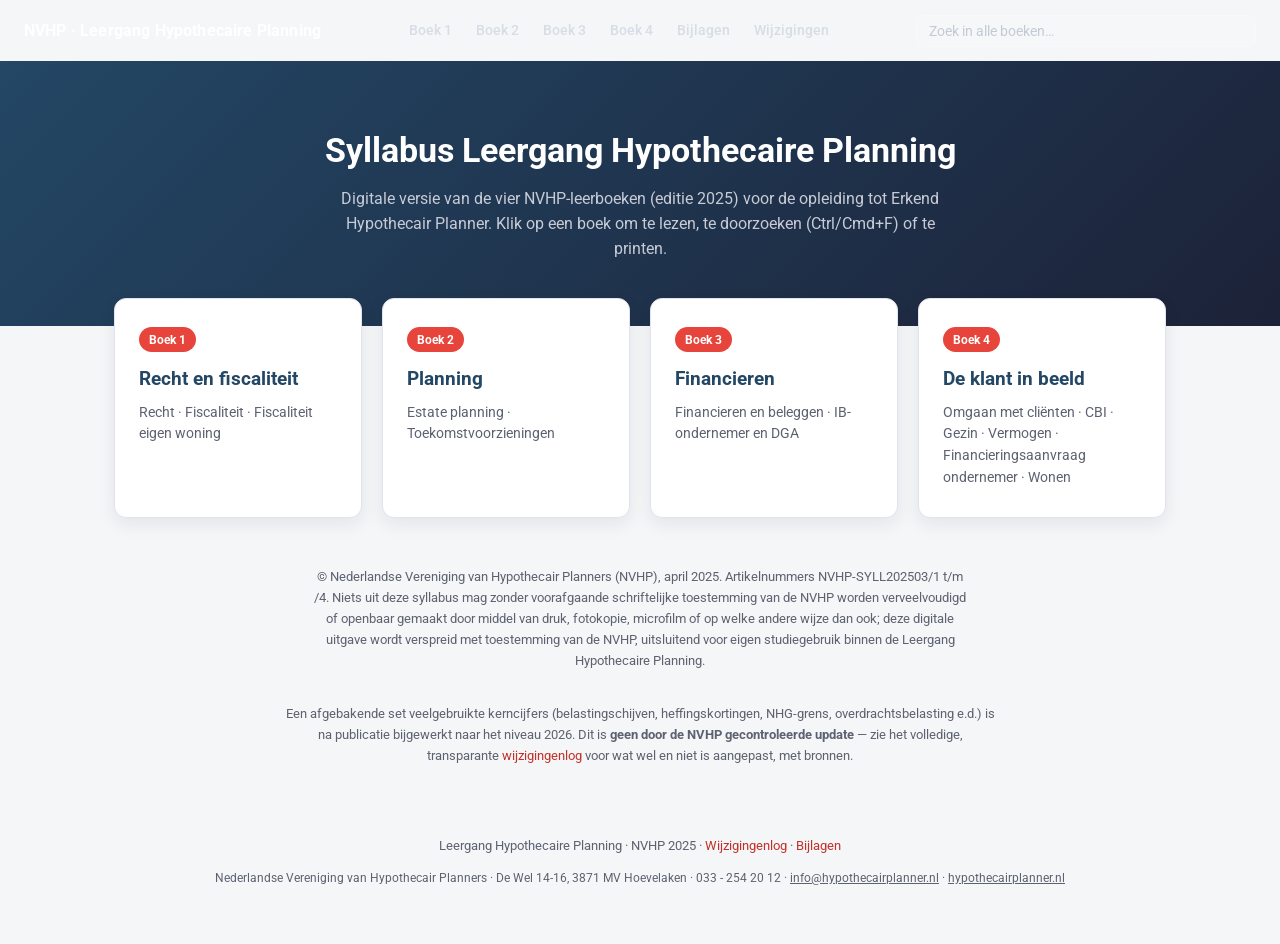
==== index.html @ c278ef9d "Voeg header-navigatie en zoeken door alle boeken toe - Gedeelde header op alle 7 pagina's uitgebreid" ====
<!doctype html>
<html lang="nl">
<head>
<meta charset="utf-8">
<meta name="viewport" content="width=device-width, initial-scale=1">
<title>Syllabus — Leergang Hypothecaire Planning (NVHP)</title>
<meta name="description" content="Digitale syllabus van de Leergang Hypothecaire Planning, NVHP 2025 — vier boeken, doorzoekbaar en printklaar.">
<link rel="stylesheet" href="style.css">
</head>
<body>
<header class="site-header no-print">
  <div class="header-inner">
    <a class="brand" href="index.html">NVHP · Leergang Hypothecaire Planning</a>
    <nav class="header-nav" aria-label="Boeken en pagina's">
      <a href="boek1.html">Boek 1</a>
      <a href="boek2.html">Boek 2</a>
      <a href="boek3.html">Boek 3</a>
      <a href="boek4.html">Boek 4</a>
      <a href="bijlagen.html">Bijlagen</a>
      <a href="wijzigingen.html">Wijzigingen</a>
    </nav>
    <div class="header-search">
      <input type="search" id="site-search" placeholder="Zoek in alle boeken…" autocomplete="off" aria-label="Zoek in alle boeken">
      <div id="search-results" class="search-results" hidden></div>
    </div>
  </div>
</header>

<section class="hero">
  <h1>Syllabus Leergang Hypothecaire Planning</h1>
  <p>Digitale versie van de vier NVHP-leerboeken (editie 2025) voor de opleiding tot Erkend Hypothecair Planner. Klik op een boek om te lezen, te doorzoeken (Ctrl/Cmd+F) of te printen.</p>
</section>

<div class="books-grid">
  <a class="book-card" href="boek1.html">
    <span class="num">Boek 1</span>
    <h2>Recht en fiscaliteit</h2>
    <p>Recht · Fiscaliteit · Fiscaliteit eigen woning</p>
  </a>
  <a class="book-card" href="boek2.html">
    <span class="num">Boek 2</span>
    <h2>Planning</h2>
    <p>Estate planning · Toekomstvoorzieningen</p>
  </a>
  <a class="book-card" href="boek3.html">
    <span class="num">Boek 3</span>
    <h2>Financieren</h2>
    <p>Financieren en beleggen · IB-ondernemer en DGA</p>
  </a>
  <a class="book-card" href="boek4.html">
    <span class="num">Boek 4</span>
    <h2>De klant in beeld</h2>
    <p>Omgaan met cliënten · CBI · Gezin · Vermogen · Financieringsaanvraag ondernemer · Wonen</p>
  </a>
</div>

<p class="index-copyright">© Nederlandse Vereniging van Hypothecair Planners (NVHP), april 2025. Artikelnummers NVHP-SYLL202503/1 t/m /4. Niets uit deze syllabus mag zonder voorafgaande schriftelijke toestemming van de NVHP worden verveelvoudigd of openbaar gemaakt door middel van druk, fotokopie, microfilm of op welke andere wijze dan ook; deze digitale uitgave wordt verspreid met toestemming van de NVHP, uitsluitend voor eigen studiegebruik binnen de Leergang Hypothecaire Planning.</p>

<p class="index-copyright" style="max-width:760px;">Een afgebakende set veelgebruikte kerncijfers (belastingschijven, heffingskortingen, NHG-grens, overdrachtsbelasting e.d.) is na publicatie bijgewerkt naar het niveau 2026. Dit is <strong>geen door de NVHP gecontroleerde update</strong> — zie het volledige, transparante <a href="wijzigingen.html">wijzigingenlog</a> voor wat wel en niet is aangepast, met bronnen.</p>

<footer class="index-footer no-print">
  <p>Leergang Hypothecaire Planning · NVHP 2025 · <a href="wijzigingen.html">Wijzigingenlog</a> · <a href="bijlagen.html">Bijlagen</a></p>
  <p class="footer-contact">Nederlandse Vereniging van Hypothecair Planners · De Wel 14-16, 3871 MV Hoevelaken · 033 - 254 20 12 · <a href="mailto:info@hypothecairplanner.nl">info@hypothecairplanner.nl</a> · <a href="https://www.hypothecairplanner.nl" target="_blank" rel="noopener">hypothecairplanner.nl</a></p>
</footer>
<script src="search.js" defer></script>
</body>
</html>
---- style.css ----
/* NVHP Syllabus — huisstijl overgenomen van hypothecairplanner.nl (navy #234765, rood #e7443b, Roboto) */
@import url('https://fonts.googleapis.com/css2?family=Roboto:wght@400;500;700;900&display=swap');

:root {
  --nvhp-navy: #234765;
  --nvhp-navy-light: #2e5878;
  --nvhp-navy-dark: #1c3951;
  --nvhp-red: #e7443b;
  --nvhp-red-dark: #c23128;
  --nvhp-green: #22b962;
  --nvhp-orange: #ec9431;
  --nvhp-bg: #f5f6f8;
  --nvhp-paper: #ffffff;
  --nvhp-text: #1e2230;
  --nvhp-muted: #5d6270;
  --nvhp-border: #e1e4ea;
  --nvhp-font: 'Roboto', system-ui, -apple-system, 'Segoe UI', Arial, sans-serif;
}

* { box-sizing: border-box; }
html { scroll-behavior: smooth; }
body {
  margin: 0;
  font-family: var(--nvhp-font);
  background: var(--nvhp-bg);
  color: var(--nvhp-text);
  line-height: 1.55;
}

a { color: var(--nvhp-red-dark); text-decoration: none; }
a:hover { text-decoration: underline; }

/* ---------- header ---------- */
.site-header {
  background: var(--nvhp-navy);
  color: #fff;
  position: sticky;
  top: 0;
  z-index: 10;
  box-shadow: 0 1px 0 rgba(255,255,255,.06);
}
.header-inner {
  max-width: 1280px;
  margin: 0 auto;
  display: flex;
  flex-wrap: wrap;
  align-items: center;
  justify-content: space-between;
  padding: 14px 24px;
  gap: 10px 16px;
}
.brand {
  color: #fff;
  font-weight: 700;
  font-size: 1.02rem;
  letter-spacing: .01em;
  white-space: nowrap;
}
.brand:hover { text-decoration: none; opacity: .9; }

.header-nav {
  display: flex;
  flex-wrap: wrap;
  gap: 4px;
  order: 3;
  flex: 1 1 100%;
}
@media (min-width: 980px) {
  .header-nav { order: 2; flex: 0 1 auto; }
}
.header-nav a {
  color: #d7dde6;
  font-size: .85rem;
  font-weight: 500;
  padding: 6px 10px;
  border-radius: 6px;
  white-space: nowrap;
}
.header-nav a:hover { background: rgba(255,255,255,.1); color: #fff; text-decoration: none; }

.header-search {
  position: relative;
  order: 2;
  flex: 1 1 220px;
  max-width: 340px;
}
@media (min-width: 980px) {
  .header-search { order: 3; }
}
.header-search input[type="search"] {
  width: 100%;
  background: rgba(255,255,255,.12);
  border: 1px solid rgba(255,255,255,.22);
  color: #fff;
  border-radius: 7px;
  padding: 7px 12px;
  font-family: var(--nvhp-font);
  font-size: .86rem;
}
.header-search input[type="search"]::placeholder { color: #c3cad6; }
.header-search input[type="search"]:focus {
  outline: none;
  background: #fff;
  color: var(--nvhp-text);
  border-color: #fff;
}
.search-results {
  position: absolute;
  top: calc(100% + 6px);
  left: 0;
  right: 0;
  background: var(--nvhp-paper);
  color: var(--nvhp-text);
  border: 1px solid var(--nvhp-border);
  border-radius: 10px;
  box-shadow: 0 12px 28px rgba(20,24,39,.22);
  max-height: 70vh;
  overflow-y: auto;
  z-index: 50;
}
.search-results[hidden] { display: none; }
.sr-item {
  display: block;
  padding: 10px 14px;
  border-bottom: 1px solid var(--nvhp-border);
}
.sr-item:last-child { border-bottom: none; }
.sr-item:hover, .sr-item.is-active { background: var(--nvhp-bg); text-decoration: none; }
.sr-book { font-size: .72rem; font-weight: 700; color: var(--nvhp-red-dark); text-transform: uppercase; letter-spacing: .04em; }
.sr-title { color: var(--nvhp-navy); font-weight: 600; font-size: .92rem; margin: 2px 0 3px; }
.sr-snippet { color: var(--nvhp-muted); font-size: .8rem; line-height: 1.4; }
.sr-snippet mark { background: #fde3a1; color: inherit; border-radius: 2px; }
.sr-empty, .sr-loading { padding: 14px; color: var(--nvhp-muted); font-size: .85rem; text-align: center; }

.print-btn {
  order: 1;
  background: var(--nvhp-red);
  color: #fff;
  border: none;
  padding: 8px 16px;
  border-radius: 6px;
  font-family: var(--nvhp-font);
  font-weight: 600;
  font-size: .88rem;
  cursor: pointer;
}
.print-btn:hover { background: var(--nvhp-red-dark); }

/* ---------- layout ---------- */
.layout {
  max-width: 1280px;
  margin: 0 auto;
  display: grid;
  grid-template-columns: 300px 1fr;
  gap: 32px;
  align-items: start;
  padding: 24px;
}
@media (max-width: 860px) {
  .layout { grid-template-columns: 1fr; }
  .sidebar { order: 2; }
  .content { order: 1; }
}

.book-intro {
  max-width: 1280px;
  margin: 0 auto;
  padding: 24px 24px 0;
}

.sidebar {
  background: var(--nvhp-paper);
  border: 1px solid var(--nvhp-border);
  border-radius: 10px;
  padding: 20px;
  position: sticky;
  top: 80px;
  max-height: calc(100vh - 110px);
  overflow-y: auto;
}
.back-link {
  display: inline-block;
  margin-bottom: 14px;
  font-size: .85rem;
  font-weight: 600;
  color: var(--nvhp-navy);
}
.book-label {
  font-size: 1rem;
  color: var(--nvhp-navy);
  margin: 0 0 14px;
  border-bottom: 2px solid var(--nvhp-red);
  padding-bottom: 10px;
}
.toc ul { list-style: none; margin: 0; padding: 0; }
.toc li { margin: 2px 0; }
.toc a { color: var(--nvhp-text); font-size: .85rem; display: block; padding: 3px 6px; border-radius: 4px; }
.toc a:hover { background: var(--nvhp-bg); text-decoration: none; }
.toc-deel a { font-weight: 700; color: var(--nvhp-navy); margin-top: 10px; text-transform: uppercase; font-size: .78rem; letter-spacing: .03em; }
.toc-chap a { font-weight: 600; padding-left: 6px; }
.toc-sec a { padding-left: 20px; font-size: .82rem; }
.toc-sub a { padding-left: 34px; font-size: .78rem; color: var(--nvhp-muted); }

.content {
  background: var(--nvhp-paper);
  border: 1px solid var(--nvhp-border);
  border-radius: 10px;
  padding: 40px 56px;
  min-width: 0;
}
.book-title {
  color: var(--nvhp-navy);
  font-size: 1.9rem;
  margin: 0 0 4px;
}
.book-subtitle {
  color: var(--nvhp-muted);
  font-size: 1rem;
  margin: 0 0 18px;
}
.copyright-note {
  font-size: .78rem;
  color: var(--nvhp-muted);
  background: var(--nvhp-bg);
  border-left: 3px solid var(--nvhp-red);
  padding: 8px 14px;
  margin: 0 0 32px;
  border-radius: 0 6px 6px 0;
}

.content h2.deel {
  color: #fff;
  background: var(--nvhp-navy);
  padding: 14px 20px;
  border-radius: 8px;
  margin: 48px 0 24px;
  font-size: 1.15rem;
  letter-spacing: .02em;
}
.content h3.chapter {
  color: var(--nvhp-navy);
  border-bottom: 2px solid var(--nvhp-red);
  padding-bottom: 8px;
  margin: 40px 0 16px;
  font-size: 1.35rem;
}
.content h3:not(.chapter) {
  color: var(--nvhp-navy);
  margin: 30px 0 10px;
  font-size: 1.1rem;
}
.content h4 {
  color: var(--nvhp-red-dark);
  margin: 22px 0 8px;
  font-size: .98rem;
}
.content p {
  margin: 0 0 14px;
  font-size: .97rem;
  text-align: justify;
  hyphens: auto;
}

/* ---------- index / home ---------- */
.hero {
  background: linear-gradient(135deg, var(--nvhp-navy), #1c2238);
  color: #fff;
  padding: 64px 24px;
  text-align: center;
}
.hero h1 { font-size: 2.1rem; margin: 0 0 10px; }
.hero p { color: #c7cbd6; max-width: 640px; margin: 0 auto; font-size: 1rem; }

.books-grid {
  max-width: 1100px;
  margin: -28px auto 48px;
  padding: 0 24px;
  display: grid;
  grid-template-columns: repeat(auto-fit, minmax(240px, 1fr));
  gap: 20px;
}
.book-card {
  background: var(--nvhp-paper);
  border: 1px solid var(--nvhp-border);
  border-radius: 12px;
  padding: 28px 24px;
  box-shadow: 0 6px 18px rgba(20,24,39,.08);
  display: block;
  color: var(--nvhp-text);
}
.book-card:hover { text-decoration: none; box-shadow: 0 10px 24px rgba(20,24,39,.14); transform: translateY(-2px); transition: all .15s; }
.book-card .num {
  display: inline-block;
  background: var(--nvhp-red);
  color: #fff;
  font-weight: 700;
  font-size: .78rem;
  padding: 3px 10px;
  border-radius: 20px;
  margin-bottom: 12px;
}
.book-card h2 { color: var(--nvhp-navy); font-size: 1.2rem; margin: 0 0 8px; }
.book-card p { color: var(--nvhp-muted); font-size: .88rem; margin: 0; }

.index-footer {
  text-align: center;
  color: var(--nvhp-muted);
  font-size: .82rem;
  padding: 24px;
}
.index-copyright {
  max-width: 700px;
  margin: 0 auto 32px;
  padding: 0 24px;
  text-align: center;
  color: var(--nvhp-muted);
  font-size: .82rem;
  line-height: 1.6;
}

.site-footer {
  text-align: center;
  color: var(--nvhp-muted);
  font-size: .8rem;
  padding: 24px;
}
.footer-contact {
  margin-top: 6px;
  font-size: .76rem;
  color: var(--nvhp-muted);
}
.footer-contact a { color: var(--nvhp-muted); text-decoration: underline; }

/* ---------- print ---------- */
.no-print { display: initial; }

@page {
  size: A4;
  margin: 22mm 18mm 20mm 18mm;
  @top-left { content: "NVHP · Leergang Hypothecaire Planning"; font-size: 8pt; color: #5d6270; font-family: Roboto, Arial, sans-serif; }
  @bottom-center { content: "Pagina " counter(page) " van " counter(pages); font-size: 8pt; color: #5d6270; font-family: Roboto, Arial, sans-serif; }
}
/* title/cover page carries no running header or page number */
@page cover { @top-left { content: ""; } @bottom-center { content: ""; } }

@media print {
  .no-print { display: none !important; }
  body { background: #fff; font-size: 10.5pt; }
  a { color: var(--nvhp-text); text-decoration: none; }

  /* stack: cover/TOC (sidebar) above the book content, full width */
  .layout { display: block; grid-template-columns: 1fr; padding: 0; gap: 0; }

  /* ---- cover page (book-title / subtitle / copyright block) ---- */
  .content { border: none; padding: 0; box-shadow: none; }
  .book-intro {
    page: cover;
    page-break-after: always;
    break-after: page;
    max-width: none;
    padding: 0;
  }
  .book-title {
    margin-top: 32vh;
    text-align: center;
    font-size: 2.1rem;
  }
  .book-title::before {
    content: "NEDERLANDSE VERENIGING VAN HYPOTHECAIR PLANNERS";
    display: block;
    font-size: .72rem;
    font-weight: 700;
    letter-spacing: .12em;
    color: var(--nvhp-muted);
    margin-bottom: 28px;
  }
  .book-subtitle { text-align: center; font-size: 1.05rem; }
  .copyright-note {
    max-width: 420px;
    margin: 48px auto 0;
    text-align: center;
    border-left: none;
    border-top: 3px solid var(--nvhp-red);
    padding: 16px 0 0;
    background: none;
  }

  /* ---- printed table of contents (reuses the on-screen sidebar) ---- */
  .sidebar {
    position: static;
    max-height: none;
    overflow: visible;
    border: none;
    padding: 0;
    page-break-after: always;
    break-after: page;
  }
  .sidebar .back-link { display: none; }
  .sidebar .book-label {
    text-align: center;
    font-size: 1.6rem;
    border-bottom: none;
    margin-bottom: 4px;
  }
  .sidebar .book-label::before { content: "Inhoudsopgave"; display: block; color: var(--nvhp-red); font-size: .85rem; font-weight: 700; letter-spacing: .08em; margin-bottom: 18px; }
  .sidebar .toc { column-count: 1; }
  .sidebar .toc a { color: var(--nvhp-text); }
  /* Houd de gedrukte inhoudsopgave beknopt: tot op paragraafniveau (subparagrafen
     blijven in de digitale inhoudsopgave en via de links in de hoofdtekst). */
  .sidebar .toc-sub { display: none; }

  /* ---- chapter content ---- */
  .content h2.deel {
    background: #fff;
    color: var(--nvhp-navy);
    border: none;
    border-top: 3px solid var(--nvhp-navy);
    border-bottom: 3px solid var(--nvhp-navy);
    padding: 10px 0;
    text-align: center;
    page-break-before: always;
    break-before: page;
  }
  .content h3.chapter {
    page-break-before: always;
    break-before: page;
    padding-top: 6mm;
  }
  .content h2, .content h3, .content h4 { page-break-after: avoid; break-after: avoid; }
  .content p { text-align: left; orphans: 3; widows: 3; }
  .content p, .content h2, .content h3, .content h4 { break-inside: avoid-page; }
}
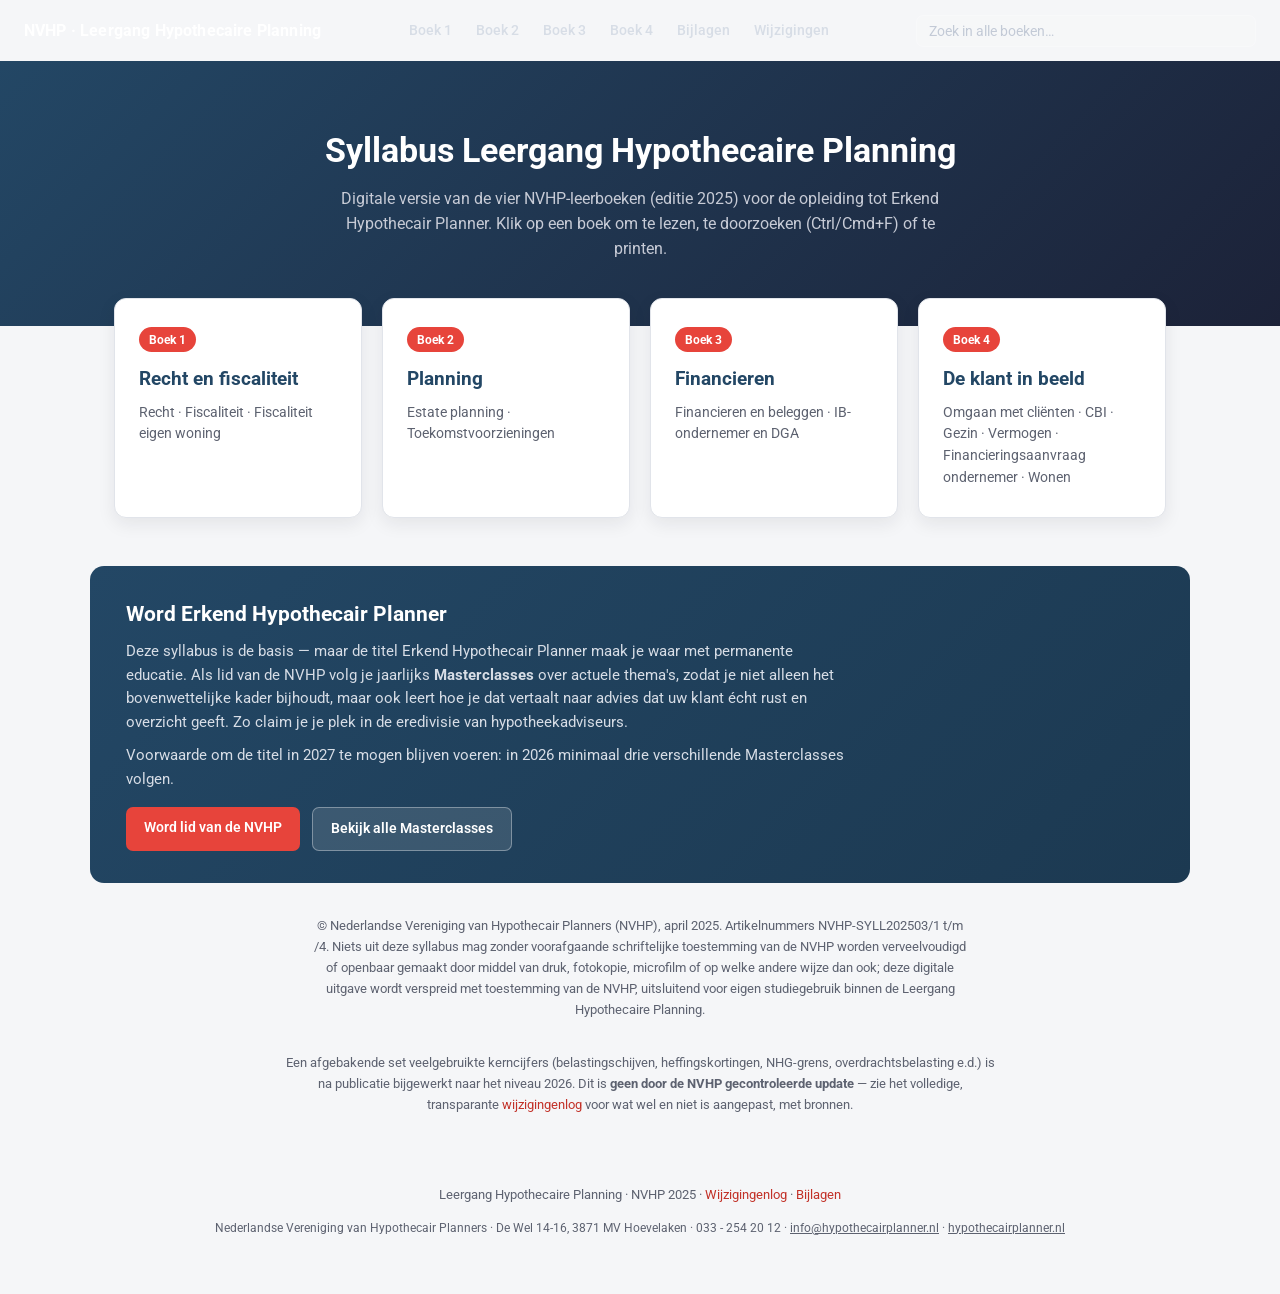
==== commit 31eae069: "Promoot NVHP Masterclasses en lidmaatschap op elke pagina - index.html: sectie "Word Erkend Hypothec" ====
--- a/index.html
+++ b/index.html
@@ -54,6 +54,16 @@
   </a>
 </div>
 
+<div class="ehp-promo" style="max-width:1100px; margin:0 auto 32px; margin-top:0;">
+  <h2>Word Erkend Hypothecair Planner</h2>
+  <p>Deze syllabus is de basis — maar de titel Erkend Hypothecair Planner maak je waar met permanente educatie. Als lid van de NVHP volg je jaarlijks <strong>Masterclasses</strong> over actuele thema's, zodat je niet alleen het bovenwettelijke kader bijhoudt, maar ook leert hoe je dat vertaalt naar advies dat uw klant écht rust en overzicht geeft. Zo claim je je plek in de eredivisie van hypotheekadviseurs.</p>
+  <p>Voorwaarde om de titel in 2027 te mogen blijven voeren: in 2026 minimaal drie verschillende Masterclasses volgen.</p>
+  <div class="ehp-actions">
+    <a class="ehp-btn" href="https://www.hypothecairplanner.nl/adviseur/lidmaatschap/lid-worden" target="_blank" rel="noopener">Word lid van de NVHP</a>
+    <a class="ehp-btn secondary" href="https://mc.hypothecairplanner.nl/" target="_blank" rel="noopener">Bekijk alle Masterclasses</a>
+  </div>
+</div>
+
 <p class="index-copyright">© Nederlandse Vereniging van Hypothecair Planners (NVHP), april 2025. Artikelnummers NVHP-SYLL202503/1 t/m /4. Niets uit deze syllabus mag zonder voorafgaande schriftelijke toestemming van de NVHP worden verveelvoudigd of openbaar gemaakt door middel van druk, fotokopie, microfilm of op welke andere wijze dan ook; deze digitale uitgave wordt verspreid met toestemming van de NVHP, uitsluitend voor eigen studiegebruik binnen de Leergang Hypothecaire Planning.</p>
 
 <p class="index-copyright" style="max-width:760px;">Een afgebakende set veelgebruikte kerncijfers (belastingschijven, heffingskortingen, NHG-grens, overdrachtsbelasting e.d.) is na publicatie bijgewerkt naar het niveau 2026. Dit is <strong>geen door de NVHP gecontroleerde update</strong> — zie het volledige, transparante <a href="wijzigingen.html">wijzigingenlog</a> voor wat wel en niet is aangepast, met bronnen.</p>
--- a/style.css
+++ b/style.css
@@ -222,11 +222,98 @@
   font-size: .78rem;
   color: var(--nvhp-muted);
   background: var(--nvhp-bg);
-  border-left: 3px solid var(--nvhp-red);
+  border: 1px solid var(--nvhp-border);
+  border-top: 3px solid var(--nvhp-red);
   padding: 8px 14px;
   margin: 0 0 32px;
-  border-radius: 0 6px 6px 0;
-}
+  border-radius: 6px;
+}
+
+/* ---------- masterclass promo ---------- */
+.mc-promo {
+  background: var(--nvhp-bg);
+  border: 1px solid var(--nvhp-border);
+  padding: 16px 20px;
+  margin: 0 0 32px;
+}
+.mc-promo-head {
+  display: flex;
+  align-items: center;
+  flex-wrap: wrap;
+  gap: 6px 10px;
+  margin-bottom: 6px;
+}
+.mc-promo-title {
+  font-weight: 700;
+  color: var(--nvhp-navy);
+  font-size: .98rem;
+}
+.mc-badge {
+  display: inline-block;
+  background: var(--nvhp-red);
+  color: #fff;
+  font-size: .68rem;
+  font-weight: 700;
+  letter-spacing: .04em;
+  text-transform: uppercase;
+  padding: 2px 8px;
+  border-radius: 20px;
+  margin-right: 10px;
+}
+.mc-promo-intro {
+  font-size: .88rem;
+  color: var(--nvhp-text);
+  margin: 0 0 12px;
+}
+.mc-list {
+  list-style: none;
+  margin: 0 0 12px;
+  padding: 0;
+  display: grid;
+  grid-template-columns: repeat(auto-fit, minmax(220px, 1fr));
+  gap: 6px 18px;
+}
+.mc-list li { font-size: .86rem; }
+.mc-list a { font-weight: 600; }
+.mc-promo-foot {
+  font-size: .83rem;
+  color: var(--nvhp-muted);
+  margin: 0;
+}
+.mc-promo-foot a { font-weight: 600; }
+
+.ehp-promo {
+  background: linear-gradient(135deg, var(--nvhp-navy), var(--nvhp-navy-dark, #1c3951));
+  color: #fff;
+  border-radius: 14px;
+  padding: 32px 36px;
+  margin: 48px 0 0;
+}
+.ehp-promo h2 { color: #fff; margin: 0 0 10px; font-size: 1.3rem; }
+.ehp-promo p { color: #d7dde6; font-size: .95rem; max-width: 720px; margin: 0 0 10px; }
+.ehp-promo .ehp-actions { display: flex; gap: 12px; flex-wrap: wrap; margin-top: 16px; }
+.ehp-promo .ehp-btn {
+  display: inline-block;
+  background: var(--nvhp-red);
+  color: #fff;
+  font-weight: 600;
+  font-size: .88rem;
+  padding: 10px 18px;
+  border-radius: 7px;
+}
+.ehp-promo .ehp-btn:hover { background: var(--nvhp-red-dark); text-decoration: none; }
+.ehp-promo .ehp-btn.secondary { background: rgba(255,255,255,.12); border: 1px solid rgba(255,255,255,.35); }
+.ehp-promo .ehp-btn.secondary:hover { background: rgba(255,255,255,.2); }
+
+.mc-inline-note {
+  font-size: .85rem;
+  color: var(--nvhp-muted);
+  background: var(--nvhp-bg);
+  border-radius: 8px;
+  padding: 10px 16px;
+  margin: 0 0 24px;
+}
+.mc-inline-note a { font-weight: 600; }
 
 .content h2.deel {
   color: #fff;
@@ -345,6 +432,7 @@
 
 @media print {
   .no-print { display: none !important; }
+  .mc-promo, .ehp-promo, .mc-inline-note { display: none !important; }
   body { background: #fff; font-size: 10.5pt; }
   a { color: var(--nvhp-text); text-decoration: none; }
 
@@ -379,7 +467,7 @@
     max-width: 420px;
     margin: 48px auto 0;
     text-align: center;
-    border-left: none;
+    border: none;
     border-top: 3px solid var(--nvhp-red);
     padding: 16px 0 0;
     background: none;
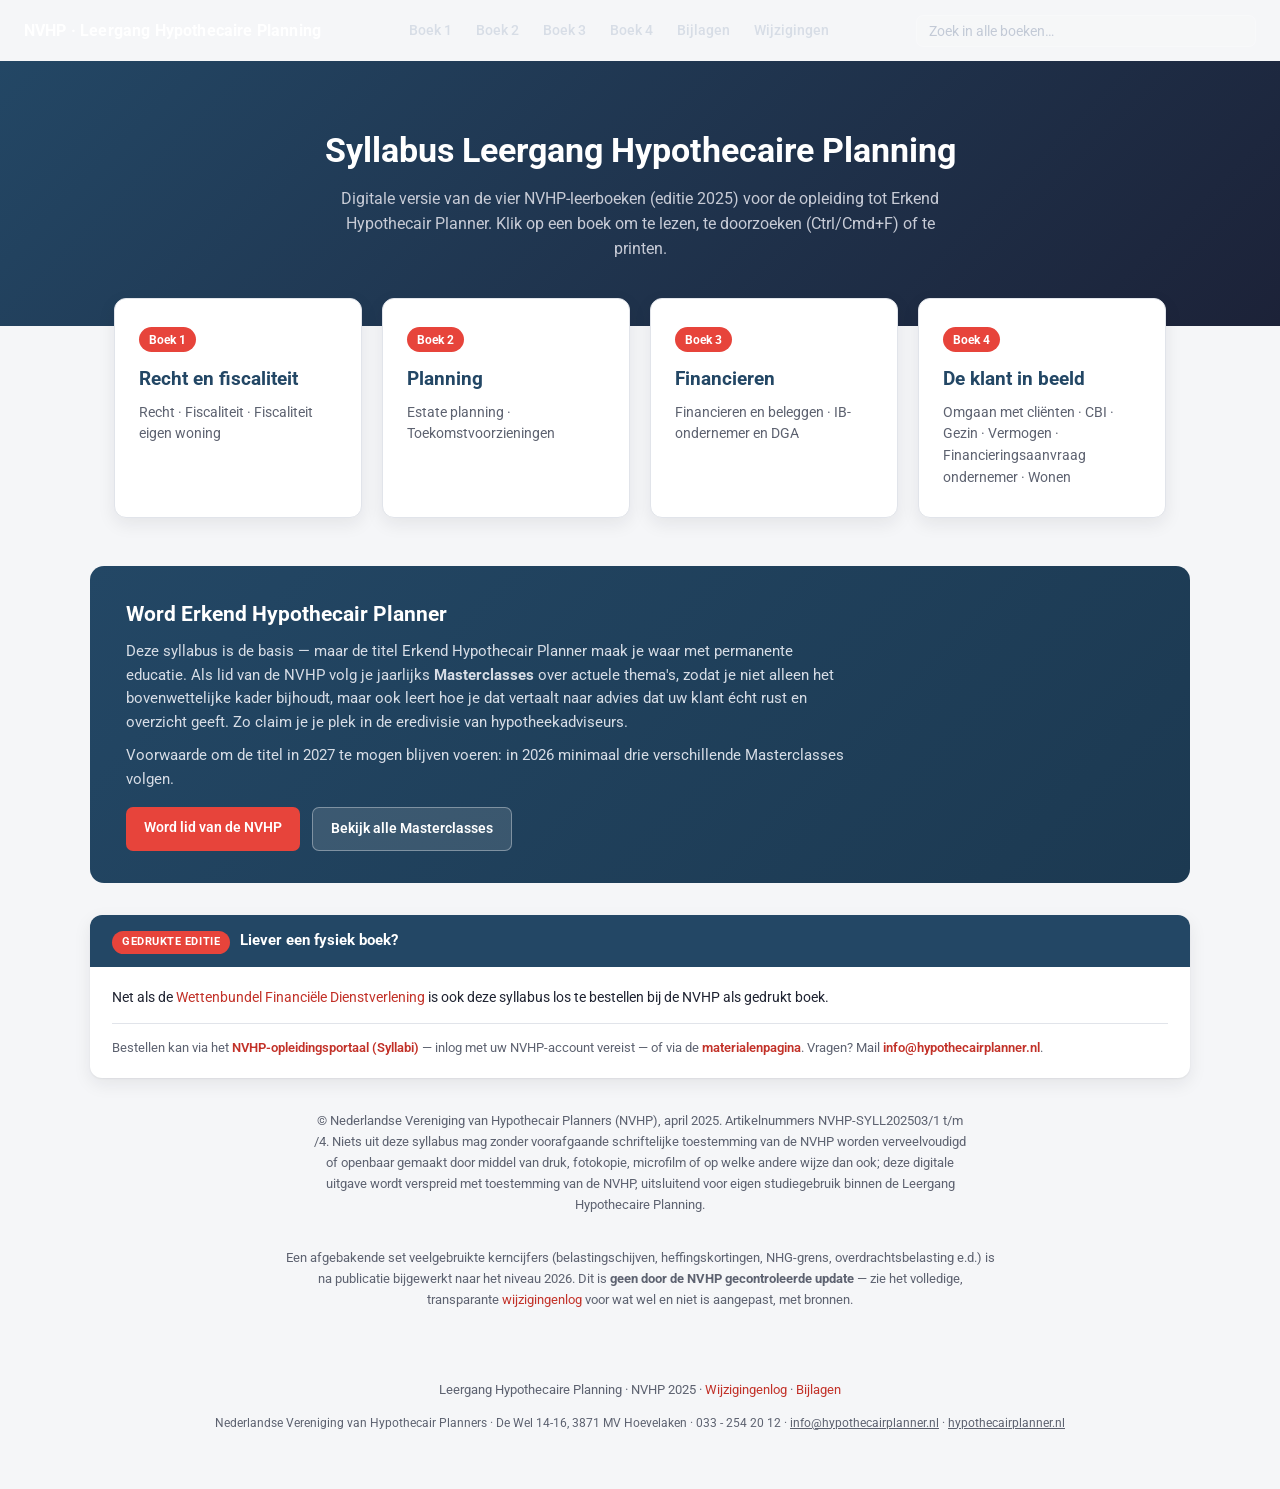
==== commit 1d13cddf: "Voeg bestelinfo gedrukte syllabus toe en herontwerp promoblokken - Elke pagina vermeldt nu dat de sy" ====
--- a/index.html
+++ b/index.html
@@ -64,6 +64,14 @@
   </div>
 </div>
 
+<div class="mc-promo" style="max-width:1100px; margin:0 auto 32px;">
+  <div class="mc-promo-header"><span class="mc-badge">Gedrukte editie</span><span class="mc-promo-title">Liever een fysiek boek?</span></div>
+  <div class="mc-promo-body">
+    <p class="mc-promo-intro">Net als de <a href="https://www.hypothecairplanner.nl/adviseur/materialen/wettenbundel" target="_blank" rel="noopener">Wettenbundel Financiële Dienstverlening</a> is ook deze syllabus los te bestellen bij de NVHP als gedrukt boek.</p>
+    <p class="mc-promo-foot">Bestellen kan via het <a href="https://www.hypothecairplanner.nl/portal/syllabi" target="_blank" rel="noopener">NVHP-opleidingsportaal (Syllabi)</a> — inlog met uw NVHP-account vereist — of via de <a href="https://www.hypothecairplanner.nl/adviseur/materialen" target="_blank" rel="noopener">materialenpagina</a>. Vragen? Mail <a href="mailto:info@hypothecairplanner.nl">info@hypothecairplanner.nl</a>.</p>
+  </div>
+</div>
+
 <p class="index-copyright">© Nederlandse Vereniging van Hypothecair Planners (NVHP), april 2025. Artikelnummers NVHP-SYLL202503/1 t/m /4. Niets uit deze syllabus mag zonder voorafgaande schriftelijke toestemming van de NVHP worden verveelvoudigd of openbaar gemaakt door middel van druk, fotokopie, microfilm of op welke andere wijze dan ook; deze digitale uitgave wordt verspreid met toestemming van de NVHP, uitsluitend voor eigen studiegebruik binnen de Leergang Hypothecaire Planning.</p>
 
 <p class="index-copyright" style="max-width:760px;">Een afgebakende set veelgebruikte kerncijfers (belastingschijven, heffingskortingen, NHG-grens, overdrachtsbelasting e.d.) is na publicatie bijgewerkt naar het niveau 2026. Dit is <strong>geen door de NVHP gecontroleerde update</strong> — zie het volledige, transparante <a href="wijzigingen.html">wijzigingenlog</a> voor wat wel en niet is aangepast, met bronnen.</p>
--- a/style.css
+++ b/style.css
@@ -231,22 +231,15 @@
 
 /* ---------- masterclass promo ---------- */
 .mc-promo {
-  background: var(--nvhp-bg);
-  border: 1px solid var(--nvhp-border);
-  padding: 16px 20px;
+  background: var(--nvhp-paper);
+  border-radius: 12px;
+  overflow: hidden;
+  box-shadow: 0 1px 2px rgba(20,24,39,.06), 0 6px 18px rgba(20,24,39,.08);
   margin: 0 0 32px;
 }
-.mc-promo-head {
-  display: flex;
-  align-items: center;
-  flex-wrap: wrap;
-  gap: 6px 10px;
-  margin-bottom: 6px;
-}
-.mc-promo-title {
-  font-weight: 700;
-  color: var(--nvhp-navy);
-  font-size: .98rem;
+.mc-promo-header {
+  background: var(--nvhp-navy);
+  padding: 13px 22px;
 }
 .mc-badge {
   display: inline-block;
@@ -254,31 +247,49 @@
   color: #fff;
   font-size: .68rem;
   font-weight: 700;
-  letter-spacing: .04em;
+  letter-spacing: .05em;
   text-transform: uppercase;
-  padding: 2px 8px;
+  padding: 3px 10px;
   border-radius: 20px;
   margin-right: 10px;
 }
+.mc-promo-title {
+  font-weight: 700;
+  color: #fff;
+  font-size: .95rem;
+}
+.mc-promo-body { padding: 20px 22px; }
 .mc-promo-intro {
   font-size: .88rem;
   color: var(--nvhp-text);
-  margin: 0 0 12px;
+  margin: 0 0 14px;
 }
 .mc-list {
   list-style: none;
-  margin: 0 0 12px;
+  margin: 0 0 16px;
   padding: 0;
-  display: grid;
-  grid-template-columns: repeat(auto-fit, minmax(220px, 1fr));
-  gap: 6px 18px;
-}
-.mc-list li { font-size: .86rem; }
-.mc-list a { font-weight: 600; }
+  display: flex;
+  flex-wrap: wrap;
+  gap: 8px;
+}
+.mc-list li { display: block; }
+.mc-list a {
+  display: inline-block;
+  font-size: .82rem;
+  font-weight: 600;
+  color: var(--nvhp-navy);
+  background: var(--nvhp-bg);
+  border: 1px solid var(--nvhp-border);
+  border-radius: 20px;
+  padding: 7px 14px;
+}
+.mc-list a:hover { background: #fff; border-color: var(--nvhp-red); color: var(--nvhp-red-dark); text-decoration: none; }
 .mc-promo-foot {
-  font-size: .83rem;
+  font-size: .82rem;
   color: var(--nvhp-muted);
   margin: 0;
+  padding-top: 14px;
+  border-top: 1px solid var(--nvhp-border);
 }
 .mc-promo-foot a { font-weight: 600; }
 
@@ -309,9 +320,8 @@
   font-size: .85rem;
   color: var(--nvhp-muted);
   background: var(--nvhp-bg);
-  border-radius: 8px;
   padding: 10px 16px;
-  margin: 0 0 24px;
+  margin: 0 0 16px;
 }
 .mc-inline-note a { font-weight: 600; }
 
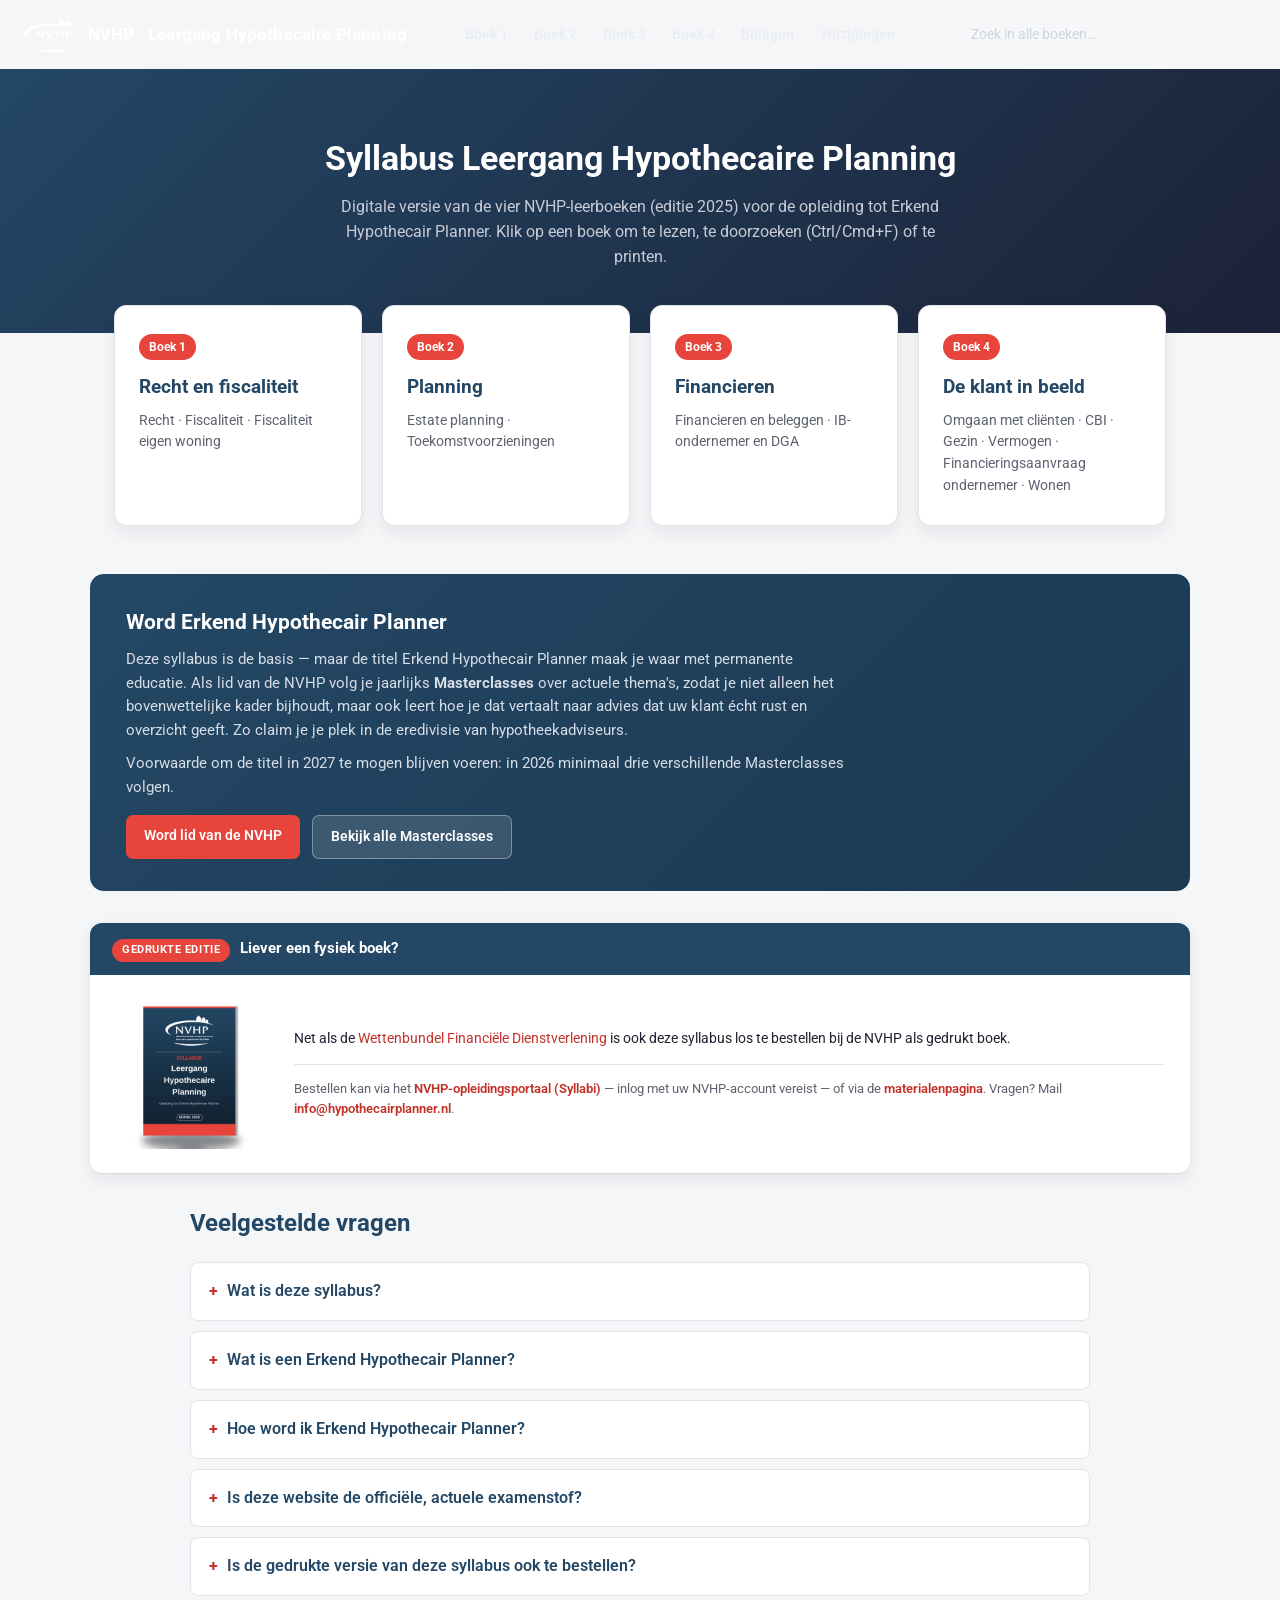
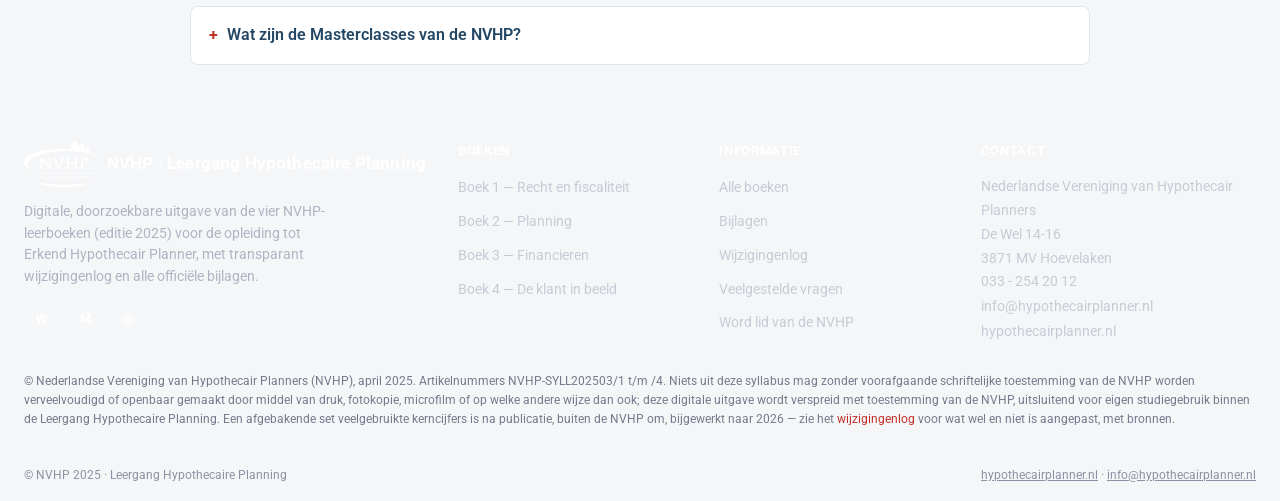
==== commit d5517df1: "SEO/GEO-optimalisatie, nieuwe header/footer-huisstijl en echt NVHP-logo - Volledige SEO/GEO-build: c" ====
--- a/index.html
+++ b/index.html
@@ -6,11 +6,33 @@
 <title>Syllabus — Leergang Hypothecaire Planning (NVHP)</title>
 <meta name="description" content="Digitale syllabus van de Leergang Hypothecaire Planning, NVHP 2025 — vier boeken, doorzoekbaar en printklaar.">
 <link rel="stylesheet" href="style.css">
+<!-- seo-geo -->
+<link rel="canonical" href="https://nvhp-syllabus.nl/">
+<meta name="robots" content="index, follow">
+<meta name="author" content="Nederlandse Vereniging van Hypothecair Planners (NVHP)">
+<meta property="og:type" content="website">
+<meta property="og:site_name" content="NVHP · Leergang Hypothecaire Planning">
+<meta property="og:locale" content="nl_NL">
+<meta property="og:title" content="Syllabus Leergang Hypothecaire Planning | NVHP">
+<meta property="og:description" content="Digitale, doorzoekbare syllabus van de Leergang Hypothecaire Planning (NVHP, editie 2025) — alle 4 boeken, bijlagen en een transparant wijzigingenlog voor (aankomend) Erkend Hypothecair Planners.">
+<meta property="og:url" content="https://nvhp-syllabus.nl/">
+<meta property="og:image" content="https://nvhp-syllabus.nl/og-image.png">
+<meta property="og:image:width" content="1200">
+<meta property="og:image:height" content="630">
+<meta name="twitter:card" content="summary_large_image">
+<meta name="twitter:title" content="Syllabus Leergang Hypothecaire Planning | NVHP">
+<meta name="twitter:description" content="Digitale, doorzoekbare syllabus van de Leergang Hypothecaire Planning (NVHP, editie 2025) — alle 4 boeken, bijlagen en een transparant wijzigingenlog voor (aankomend) Erkend Hypothecair Planners.">
+<meta name="twitter:image" content="https://nvhp-syllabus.nl/og-image.png">
+<link rel="icon" href="/favicon.svg" type="image/svg+xml">
+<link rel="icon" href="/favicon.ico" sizes="any">
+<link rel="apple-touch-icon" href="/apple-touch-icon.png">
+<meta name="theme-color" content="#234765">
+<script type="application/ld+json">{"@context": "https://schema.org", "@graph": [{"@type": "WebSite", "@id": "https://nvhp-syllabus.nl/#website", "name": "NVHP · Leergang Hypothecaire Planning", "url": "https://nvhp-syllabus.nl/", "inLanguage": "nl-NL", "publisher": {"@type": "Organization", "name": "Nederlandse Vereniging van Hypothecair Planners (NVHP)", "alternateName": "NVHP", "url": "https://www.hypothecairplanner.nl", "logo": "https://nvhp-syllabus.nl/apple-touch-icon.png", "sameAs": ["https://www.hypothecairplanner.nl"]}, "potentialAction": {"@type": "SearchAction", "target": {"@type": "EntryPoint", "urlTemplate": "https://nvhp-syllabus.nl/?q={search_term_string}"}, "query-input": "required name=search_term_string"}}, {"@type": "ItemList", "name": "Boeken in de syllabus", "itemListElement": [{"@type": "ListItem", "position": 1, "name": "Boek 1 — Recht en fiscaliteit", "url": "https://nvhp-syllabus.nl/boek1.html"}, {"@type": "ListItem", "position": 2, "name": "Boek 2 — Planning", "url": "https://nvhp-syllabus.nl/boek2.html"}, {"@type": "ListItem", "position": 3, "name": "Boek 3 — Financieren", "url": "https://nvhp-syllabus.nl/boek3.html"}, {"@type": "ListItem", "position": 4, "name": "Boek 4 — De klant in beeld", "url": "https://nvhp-syllabus.nl/boek4.html"}]}, {"@type": "FAQPage", "mainEntity": [{"@type": "Question", "name": "Wat is deze syllabus?", "acceptedAnswer": {"@type": "Answer", "text": "Dit is een digitale, doorzoekbare uitgave van de vier officiële NVHP-leerboeken (editie 2025) voor de Leergang Hypothecaire Planning, de opleiding tot Erkend Hypothecair Planner. De syllabus is gepubliceerd met toestemming van de Nederlandse Vereniging van Hypothecair Planners (NVHP), uitsluitend voor eigen studiegebruik."}}, {"@type": "Question", "name": "Wat is een Erkend Hypothecair Planner?", "acceptedAnswer": {"@type": "Answer", "text": "Een Erkend Hypothecair Planner (EHP) is een hypotheekadviseur die, bovenop het Wft-diploma Hypothecair Krediet, de Leergang Hypothecaire Planning heeft afgerond en lid is van de NVHP. EHP's onderhouden hun kennis jaarlijks via Masterclasses en onderwerpen zich aan de Gedragscode Erkend Hypothecair Planners."}}, {"@type": "Question", "name": "Hoe word ik Erkend Hypothecair Planner?", "acceptedAnswer": {"@type": "Answer", "text": "Eerst volgt u de Leergang Hypothecaire Planning bij een erkend opleidingsinstituut (o.a. DFO, Impact Opleidingen of Lindenhaeghe). Na het behalen van het diploma schrijft u zich in als lid bij de NVHP, waarmee u de beschermde titel Erkend Hypothecair Planner mag voeren."}}, {"@type": "Question", "name": "Is deze website de officiële, actuele examenstof?", "acceptedAnswer": {"@type": "Answer", "text": "Nee. De syllabus zelf is bijgewerkt tot 1 maart 2025. Een afgebakende set veelgebruikte kerncijfers is nadien, buiten de NVHP om, bijgewerkt naar 2026 — zie het transparante wijzigingenlog voor precies wat wel en niet is aangepast, met bron. Raadpleeg voor de officiële, actuele examenstof altijd de NVHP zelf."}}, {"@type": "Question", "name": "Is de gedrukte versie van deze syllabus ook te bestellen?", "acceptedAnswer": {"@type": "Answer", "text": "Ja. Net als de Wettenbundel Financiële Dienstverlening is de syllabus los te bestellen bij de NVHP als gedrukt boek, via het NVHP-opleidingsportaal (Syllabi) of de materialenpagina op hypothecairplanner.nl."}}, {"@type": "Question", "name": "Wat zijn de Masterclasses van de NVHP?", "acceptedAnswer": {"@type": "Answer", "text": "Jaarlijkse verdiepingsbijeenkomsten over actuele thema's in de hypothecaire advisering. Erkend Hypothecair Planners moeten jaarlijks minimaal drie verschillende Masterclasses volgen om de titel te mogen blijven voeren."}}]}, {"@type": "Organization", "name": "Nederlandse Vereniging van Hypothecair Planners (NVHP)", "alternateName": "NVHP", "url": "https://www.hypothecairplanner.nl", "logo": "https://nvhp-syllabus.nl/apple-touch-icon.png", "sameAs": ["https://www.hypothecairplanner.nl"]}]}</script>
 </head>
 <body>
 <header class="site-header no-print">
   <div class="header-inner">
-    <a class="brand" href="index.html">NVHP · Leergang Hypothecaire Planning</a>
+    <a class="brand" href="index.html"><img class="brand-logo" src="logo-white.png" alt="NVHP" width="152" height="96"><span class="brand-text">NVHP · Leergang Hypothecaire Planning</span></a>
     <nav class="header-nav" aria-label="Boeken en pagina's">
       <a href="boek1.html">Boek 1</a>
       <a href="boek2.html">Boek 2</a>
@@ -66,19 +88,92 @@
 
 <div class="mc-promo" style="max-width:1100px; margin:0 auto 32px;">
   <div class="mc-promo-header"><span class="mc-badge">Gedrukte editie</span><span class="mc-promo-title">Liever een fysiek boek?</span></div>
-  <div class="mc-promo-body">
-    <p class="mc-promo-intro">Net als de <a href="https://www.hypothecairplanner.nl/adviseur/materialen/wettenbundel" target="_blank" rel="noopener">Wettenbundel Financiële Dienstverlening</a> is ook deze syllabus los te bestellen bij de NVHP als gedrukt boek.</p>
-    <p class="mc-promo-foot">Bestellen kan via het <a href="https://www.hypothecairplanner.nl/portal/syllabi" target="_blank" rel="noopener">NVHP-opleidingsportaal (Syllabi)</a> — inlog met uw NVHP-account vereist — of via de <a href="https://www.hypothecairplanner.nl/adviseur/materialen" target="_blank" rel="noopener">materialenpagina</a>. Vragen? Mail <a href="mailto:info@hypothecairplanner.nl">info@hypothecairplanner.nl</a>.</p>
+  <div class="mc-promo-body has-cover">
+    <div class="mc-promo-cover"><img src="syllabus-omslag.png" alt="Omslag van de gedrukte NVHP-syllabus Leergang Hypothecaire Planning" width="300" height="300" loading="lazy"></div>
+    <div class="mc-promo-text">
+      <p class="mc-promo-intro">Net als de <a href="https://www.hypothecairplanner.nl/adviseur/materialen/wettenbundel" target="_blank" rel="noopener">Wettenbundel Financiële Dienstverlening</a> is ook deze syllabus los te bestellen bij de NVHP als gedrukt boek.</p>
+      <p class="mc-promo-foot">Bestellen kan via het <a href="https://www.hypothecairplanner.nl/portal/syllabi" target="_blank" rel="noopener">NVHP-opleidingsportaal (Syllabi)</a> — inlog met uw NVHP-account vereist — of via de <a href="https://www.hypothecairplanner.nl/adviseur/materialen" target="_blank" rel="noopener">materialenpagina</a>. Vragen? Mail <a href="mailto:info@hypothecairplanner.nl">info@hypothecairplanner.nl</a>.</p>
+    </div>
   </div>
 </div>
 
-<p class="index-copyright">© Nederlandse Vereniging van Hypothecair Planners (NVHP), april 2025. Artikelnummers NVHP-SYLL202503/1 t/m /4. Niets uit deze syllabus mag zonder voorafgaande schriftelijke toestemming van de NVHP worden verveelvoudigd of openbaar gemaakt door middel van druk, fotokopie, microfilm of op welke andere wijze dan ook; deze digitale uitgave wordt verspreid met toestemming van de NVHP, uitsluitend voor eigen studiegebruik binnen de Leergang Hypothecaire Planning.</p>
+<section class="faq-section" id="faq" style="max-width:900px; margin:0 auto 32px; scroll-margin-top:90px;">
+  <h2 style="color:var(--nvhp-navy)">Veelgestelde vragen</h2>
+  <details>
+    <summary>Wat is deze syllabus?</summary>
+    <p>Dit is een digitale, doorzoekbare uitgave van de vier officiële NVHP-leerboeken (editie 2025) voor de Leergang Hypothecaire Planning, de opleiding tot Erkend Hypothecair Planner. De syllabus is gepubliceerd met toestemming van de Nederlandse Vereniging van Hypothecair Planners (NVHP), uitsluitend voor eigen studiegebruik.</p>
+  </details>
+  <details>
+    <summary>Wat is een Erkend Hypothecair Planner?</summary>
+    <p>Een Erkend Hypothecair Planner (EHP) is een hypotheekadviseur die, bovenop het Wft-diploma Hypothecair Krediet, de Leergang Hypothecaire Planning heeft afgerond en lid is van de NVHP. EHP's onderhouden hun kennis jaarlijks via Masterclasses en onderwerpen zich aan de Gedragscode Erkend Hypothecair Planners.</p>
+  </details>
+  <details>
+    <summary>Hoe word ik Erkend Hypothecair Planner?</summary>
+    <p>Eerst volgt u de Leergang Hypothecaire Planning bij een erkend opleidingsinstituut (o.a. DFO, Impact Opleidingen of Lindenhaeghe). Na het behalen van het diploma schrijft u zich in als lid bij de NVHP, waarmee u de beschermde titel Erkend Hypothecair Planner mag voeren.</p>
+  </details>
+  <details>
+    <summary>Is deze website de officiële, actuele examenstof?</summary>
+    <p>Nee. De syllabus zelf is bijgewerkt tot 1 maart 2025. Een afgebakende set veelgebruikte kerncijfers is nadien, buiten de NVHP om, bijgewerkt naar 2026 — zie het transparante <a href="wijzigingen.html">wijzigingenlog</a> voor precies wat wel en niet is aangepast, met bron. Raadpleeg voor de officiële, actuele examenstof altijd de NVHP zelf.</p>
+  </details>
+  <details>
+    <summary>Is de gedrukte versie van deze syllabus ook te bestellen?</summary>
+    <p>Ja. Net als de Wettenbundel Financiële Dienstverlening is de syllabus los te bestellen bij de NVHP als gedrukt boek, via het NVHP-opleidingsportaal (Syllabi) of de materialenpagina op hypothecairplanner.nl.</p>
+  </details>
+  <details>
+    <summary>Wat zijn de Masterclasses van de NVHP?</summary>
+    <p>Jaarlijkse verdiepingsbijeenkomsten over actuele thema's in de hypothecaire advisering. Erkend Hypothecair Planners moeten jaarlijks minimaal drie verschillende Masterclasses volgen om de titel te mogen blijven voeren.</p>
+  </details>
+</section>
 
-<p class="index-copyright" style="max-width:760px;">Een afgebakende set veelgebruikte kerncijfers (belastingschijven, heffingskortingen, NHG-grens, overdrachtsbelasting e.d.) is na publicatie bijgewerkt naar het niveau 2026. Dit is <strong>geen door de NVHP gecontroleerde update</strong> — zie het volledige, transparante <a href="wijzigingen.html">wijzigingenlog</a> voor wat wel en niet is aangepast, met bronnen.</p>
-
-<footer class="index-footer no-print">
-  <p>Leergang Hypothecaire Planning · NVHP 2025 · <a href="wijzigingen.html">Wijzigingenlog</a> · <a href="bijlagen.html">Bijlagen</a></p>
-  <p class="footer-contact">Nederlandse Vereniging van Hypothecair Planners · De Wel 14-16, 3871 MV Hoevelaken · 033 - 254 20 12 · <a href="mailto:info@hypothecairplanner.nl">info@hypothecairplanner.nl</a> · <a href="https://www.hypothecairplanner.nl" target="_blank" rel="noopener">hypothecairplanner.nl</a></p>
+<footer class="site-footer-rich no-print">
+  <div class="footer-main">
+    <div class="footer-brand-col">
+      <a class="brand" href="index.html"><img class="brand-logo" src="logo-white.png" alt="NVHP" width="152" height="96"><span class="brand-text">NVHP · Leergang Hypothecaire Planning</span></a>
+      <p>Digitale, doorzoekbare uitgave van de vier NVHP-leerboeken (editie 2025) voor de opleiding tot Erkend Hypothecair Planner, met transparant wijzigingenlog en alle officiële bijlagen.</p>
+      <div class="footer-social">
+        <a href="https://www.hypothecairplanner.nl" target="_blank" rel="noopener" aria-label="NVHP website" title="hypothecairplanner.nl">W</a>
+        <a href="https://mc.hypothecairplanner.nl/" target="_blank" rel="noopener" aria-label="NVHP Masterclasses" title="Masterclasses">M</a>
+        <a href="mailto:info@hypothecairplanner.nl" aria-label="E-mail NVHP" title="E-mail">@</a>
+      </div>
+    </div>
+    <div class="footer-col">
+      <h3>Boeken</h3>
+      <ul>
+        <li><a href="boek1.html">Boek 1 — Recht en fiscaliteit</a></li>
+        <li><a href="boek2.html">Boek 2 — Planning</a></li>
+        <li><a href="boek3.html">Boek 3 — Financieren</a></li>
+        <li><a href="boek4.html">Boek 4 — De klant in beeld</a></li>
+      </ul>
+    </div>
+    <div class="footer-col">
+      <h3>Informatie</h3>
+      <ul>
+        <li><a href="index.html">Alle boeken</a></li>
+        <li><a href="bijlagen.html">Bijlagen</a></li>
+        <li><a href="wijzigingen.html">Wijzigingenlog</a></li>
+        <li><a href="index.html#faq">Veelgestelde vragen</a></li>
+        <li><a href="https://www.hypothecairplanner.nl/adviseur/lidmaatschap/lid-worden" target="_blank" rel="noopener">Word lid van de NVHP</a></li>
+      </ul>
+    </div>
+    <div class="footer-col footer-contact-col">
+      <h3>Contact</h3>
+      <address>
+        Nederlandse Vereniging van Hypothecair Planners<br>
+        De Wel 14-16<br>
+        3871 MV Hoevelaken<br>
+        033 - 254 20 12<br>
+        <a href="mailto:info@hypothecairplanner.nl">info@hypothecairplanner.nl</a><br>
+        <a href="https://www.hypothecairplanner.nl" target="_blank" rel="noopener">hypothecairplanner.nl</a>
+      </address>
+    </div>
+  </div>
+  <p class="footer-legal">© Nederlandse Vereniging van Hypothecair Planners (NVHP), april 2025. Artikelnummers NVHP-SYLL202503/1 t/m /4. Niets uit deze syllabus mag zonder voorafgaande schriftelijke toestemming van de NVHP worden verveelvoudigd of openbaar gemaakt door middel van druk, fotokopie, microfilm of op welke andere wijze dan ook; deze digitale uitgave wordt verspreid met toestemming van de NVHP, uitsluitend voor eigen studiegebruik binnen de Leergang Hypothecaire Planning. Een afgebakende set veelgebruikte kerncijfers is na publicatie, buiten de NVHP om, bijgewerkt naar 2026 — zie het <a href="wijzigingen.html">wijzigingenlog</a> voor wat wel en niet is aangepast, met bronnen.</p>
+  <div class="footer-bottom">
+    <div class="footer-bottom-inner">
+      <span>&copy; NVHP 2025 &middot; Leergang Hypothecaire Planning</span>
+      <span><a href="https://www.hypothecairplanner.nl" target="_blank" rel="noopener">hypothecairplanner.nl</a> &middot; <a href="mailto:info@hypothecairplanner.nl">info@hypothecairplanner.nl</a></span>
+    </div>
+  </div>
 </footer>
 <script src="search.js" defer></script>
 </body>
--- a/style.css
+++ b/style.css
@@ -32,12 +32,12 @@
 
 /* ---------- header ---------- */
 .site-header {
-  background: var(--nvhp-navy);
+  background: linear-gradient(135deg, var(--nvhp-navy-dark), var(--nvhp-navy));
   color: #fff;
   position: sticky;
   top: 0;
   z-index: 10;
-  box-shadow: 0 1px 0 rgba(255,255,255,.06);
+  box-shadow: 0 2px 10px rgba(12,22,34,.18);
 }
 .header-inner {
   max-width: 1280px;
@@ -46,58 +46,78 @@
   flex-wrap: wrap;
   align-items: center;
   justify-content: space-between;
-  padding: 14px 24px;
-  gap: 10px 16px;
+  padding: 16px 24px;
+  gap: 12px 20px;
 }
 .brand {
-  color: #fff;
-  font-weight: 700;
-  font-size: 1.02rem;
+  display: flex;
+  align-items: center;
+  gap: 10px;
+  color: #fff;
+  font-weight: 700;
+  font-size: 1.05rem;
   letter-spacing: .01em;
   white-space: nowrap;
-}
-.brand:hover { text-decoration: none; opacity: .9; }
+  order: 1;
+  flex: 0 0 auto;
+}
+.brand:hover { text-decoration: none; opacity: .88; }
+.brand-logo { height: 34px; width: auto; display: block; }
+.brand-text { line-height: 1.15; }
 
 .header-nav {
   display: flex;
   flex-wrap: wrap;
-  gap: 4px;
+  align-items: center;
+  gap: 2px;
   order: 3;
   flex: 1 1 100%;
+  padding-top: 10px;
+  margin-top: 4px;
+  border-top: 1px solid rgba(255,255,255,.14);
 }
 @media (min-width: 980px) {
-  .header-nav { order: 2; flex: 0 1 auto; }
+  .header-nav {
+    order: 2;
+    flex: 0 1 auto;
+    padding-top: 0;
+    margin-top: 0;
+    border-top: none;
+    margin-left: 8px;
+  }
 }
 .header-nav a {
-  color: #d7dde6;
-  font-size: .85rem;
+  color: #e9edf3;
+  font-size: .88rem;
   font-weight: 500;
-  padding: 6px 10px;
-  border-radius: 6px;
+  padding: 7px 12px;
+  border-radius: 7px;
   white-space: nowrap;
 }
-.header-nav a:hover { background: rgba(255,255,255,.1); color: #fff; text-decoration: none; }
+.header-nav a:hover { background: rgba(255,255,255,.14); color: #fff; text-decoration: none; }
+.header-nav a:focus-visible, .header-search input[type="search"]:focus-visible { outline: 2px solid #fff; outline-offset: 2px; }
 
 .header-search {
   position: relative;
   order: 2;
-  flex: 1 1 220px;
-  max-width: 340px;
+  flex: 1 1 240px;
+  max-width: 360px;
+  margin-left: auto;
 }
 @media (min-width: 980px) {
-  .header-search { order: 3; }
+  .header-search { order: 3; flex: 0 1 300px; margin-left: 12px; }
 }
 .header-search input[type="search"] {
   width: 100%;
-  background: rgba(255,255,255,.12);
-  border: 1px solid rgba(255,255,255,.22);
-  color: #fff;
-  border-radius: 7px;
-  padding: 7px 12px;
+  background: rgba(255,255,255,.14);
+  border: 1px solid rgba(255,255,255,.3);
+  color: #fff;
+  border-radius: 8px;
+  padding: 9px 14px;
   font-family: var(--nvhp-font);
-  font-size: .86rem;
-}
-.header-search input[type="search"]::placeholder { color: #c3cad6; }
+  font-size: .9rem;
+}
+.header-search input[type="search"]::placeholder { color: #cfd5e0; }
 .header-search input[type="search"]:focus {
   outline: none;
   background: #fff;
@@ -132,6 +152,35 @@
 .sr-snippet mark { background: #fde3a1; color: inherit; border-radius: 2px; }
 .sr-empty, .sr-loading { padding: 14px; color: var(--nvhp-muted); font-size: .85rem; text-align: center; }
 
+/* ---------- faq ---------- */
+.faq-section details {
+  background: var(--nvhp-paper);
+  border: 1px solid var(--nvhp-border);
+  border-radius: 8px;
+  padding: 2px 18px;
+  margin: 10px 0;
+}
+.faq-section summary {
+  cursor: pointer;
+  font-weight: 600;
+  color: var(--nvhp-navy);
+  padding: 14px 0;
+  list-style: none;
+}
+.faq-section summary::-webkit-details-marker { display: none; }
+.faq-section summary::before {
+  content: "+";
+  display: inline-block;
+  width: 1.1em;
+  color: var(--nvhp-red-dark);
+  font-weight: 700;
+}
+.faq-section details[open] summary::before { content: "–"; }
+.faq-section details p {
+  margin: 0 0 16px 1.1em;
+  color: var(--nvhp-text);
+}
+
 .print-btn {
   order: 1;
   background: var(--nvhp-red);
@@ -259,6 +308,23 @@
   font-size: .95rem;
 }
 .mc-promo-body { padding: 20px 22px; }
+.mc-promo-body.has-cover {
+  display: flex;
+  align-items: center;
+  gap: 28px;
+  padding: 24px 26px;
+}
+.mc-promo-cover {
+  flex: 0 0 auto;
+  width: 150px;
+  height: 150px;
+}
+.mc-promo-cover img { width: 100%; height: 100%; object-fit: contain; display: block; }
+.mc-promo-text { flex: 1 1 auto; min-width: 0; }
+@media (max-width: 560px) {
+  .mc-promo-body.has-cover { flex-direction: column; text-align: center; }
+  .mc-promo-cover { width: 130px; height: 130px; }
+}
 .mc-promo-intro {
   font-size: .88rem;
   color: var(--nvhp-text);
@@ -399,12 +465,6 @@
 .book-card h2 { color: var(--nvhp-navy); font-size: 1.2rem; margin: 0 0 8px; }
 .book-card p { color: var(--nvhp-muted); font-size: .88rem; margin: 0; }
 
-.index-footer {
-  text-align: center;
-  color: var(--nvhp-muted);
-  font-size: .82rem;
-  padding: 24px;
-}
 .index-copyright {
   max-width: 700px;
   margin: 0 auto 32px;
@@ -415,18 +475,110 @@
   line-height: 1.6;
 }
 
-.site-footer {
-  text-align: center;
-  color: var(--nvhp-muted);
+/* ---------- rich footer ---------- */
+.site-footer-rich {
+  background: linear-gradient(135deg, var(--nvhp-navy-dark), var(--nvhp-navy));
+  color: #c7cbd6;
+  margin-top: 32px;
+  position: relative;
+  z-index: 1;
+  transform: translateZ(0);
+}
+.footer-main {
+  max-width: 1280px;
+  margin: 0 auto;
+  padding: 44px 24px 28px;
+  display: grid;
+  grid-template-columns: 1.4fr 1fr 1fr 1.2fr;
+  gap: 28px 32px;
+}
+@media (max-width: 760px) {
+  .footer-main { grid-template-columns: 1fr 1fr; }
+}
+@media (max-width: 480px) {
+  .footer-main { grid-template-columns: 1fr; }
+}
+.footer-brand-col .brand {
+  display: flex;
+  align-items: center;
+  gap: 10px;
+  color: #fff;
+  font-weight: 700;
+  font-size: 1.05rem;
+  margin-bottom: 14px;
+}
+.footer-brand-col .brand-logo { height: 46px; width: auto; display: block; }
+.footer-brand-col p {
+  font-size: .85rem;
+  line-height: 1.6;
+  color: #aeb4c2;
+  margin: 0 0 14px;
+  max-width: 320px;
+}
+.footer-social {
+  display: flex;
+  gap: 10px;
+}
+.footer-social a {
+  display: inline-flex;
+  align-items: center;
+  justify-content: center;
+  width: 34px;
+  height: 34px;
+  border-radius: 50%;
+  background: rgba(255,255,255,.08);
+  color: #fff;
   font-size: .8rem;
-  padding: 24px;
-}
-.footer-contact {
-  margin-top: 6px;
+  font-weight: 700;
+}
+.footer-social a:hover { background: var(--nvhp-red); text-decoration: none; }
+.footer-col h3 {
+  color: #fff;
+  font-size: .82rem;
+  font-weight: 700;
+  text-transform: uppercase;
+  letter-spacing: .05em;
+  margin: 0 0 14px;
+}
+.footer-col ul {
+  list-style: none;
+  margin: 0;
+  padding: 0;
+}
+.footer-col li { margin-bottom: 9px; }
+.footer-col a {
+  color: #c7cbd6;
+  font-size: .87rem;
+}
+.footer-col a:hover { color: #fff; text-decoration: underline; }
+.footer-contact-col address { font-style: normal; font-size: .85rem; line-height: 1.75; color: #c7cbd6; }
+.footer-contact-col a { color: #c7cbd6; }
+.footer-contact-col a:hover { color: #fff; }
+.footer-bottom {
+  border-top: 1px solid rgba(255,255,255,.12);
+}
+.footer-bottom-inner {
+  max-width: 1280px;
+  margin: 0 auto;
+  padding: 16px 24px;
+  display: flex;
+  flex-wrap: wrap;
+  align-items: center;
+  justify-content: space-between;
+  gap: 8px 20px;
   font-size: .76rem;
-  color: var(--nvhp-muted);
-}
-.footer-contact a { color: var(--nvhp-muted); text-decoration: underline; }
+  color: #8c92a3;
+}
+.footer-bottom-inner a { color: #8c92a3; text-decoration: underline; }
+.footer-bottom-inner a:hover { color: #fff; }
+.footer-legal {
+  max-width: 1280px;
+  margin: 0 auto;
+  padding: 0 24px 20px;
+  font-size: .74rem;
+  line-height: 1.6;
+  color: #747a8c;
+}
 
 /* ---------- print ---------- */
 .no-print { display: initial; }
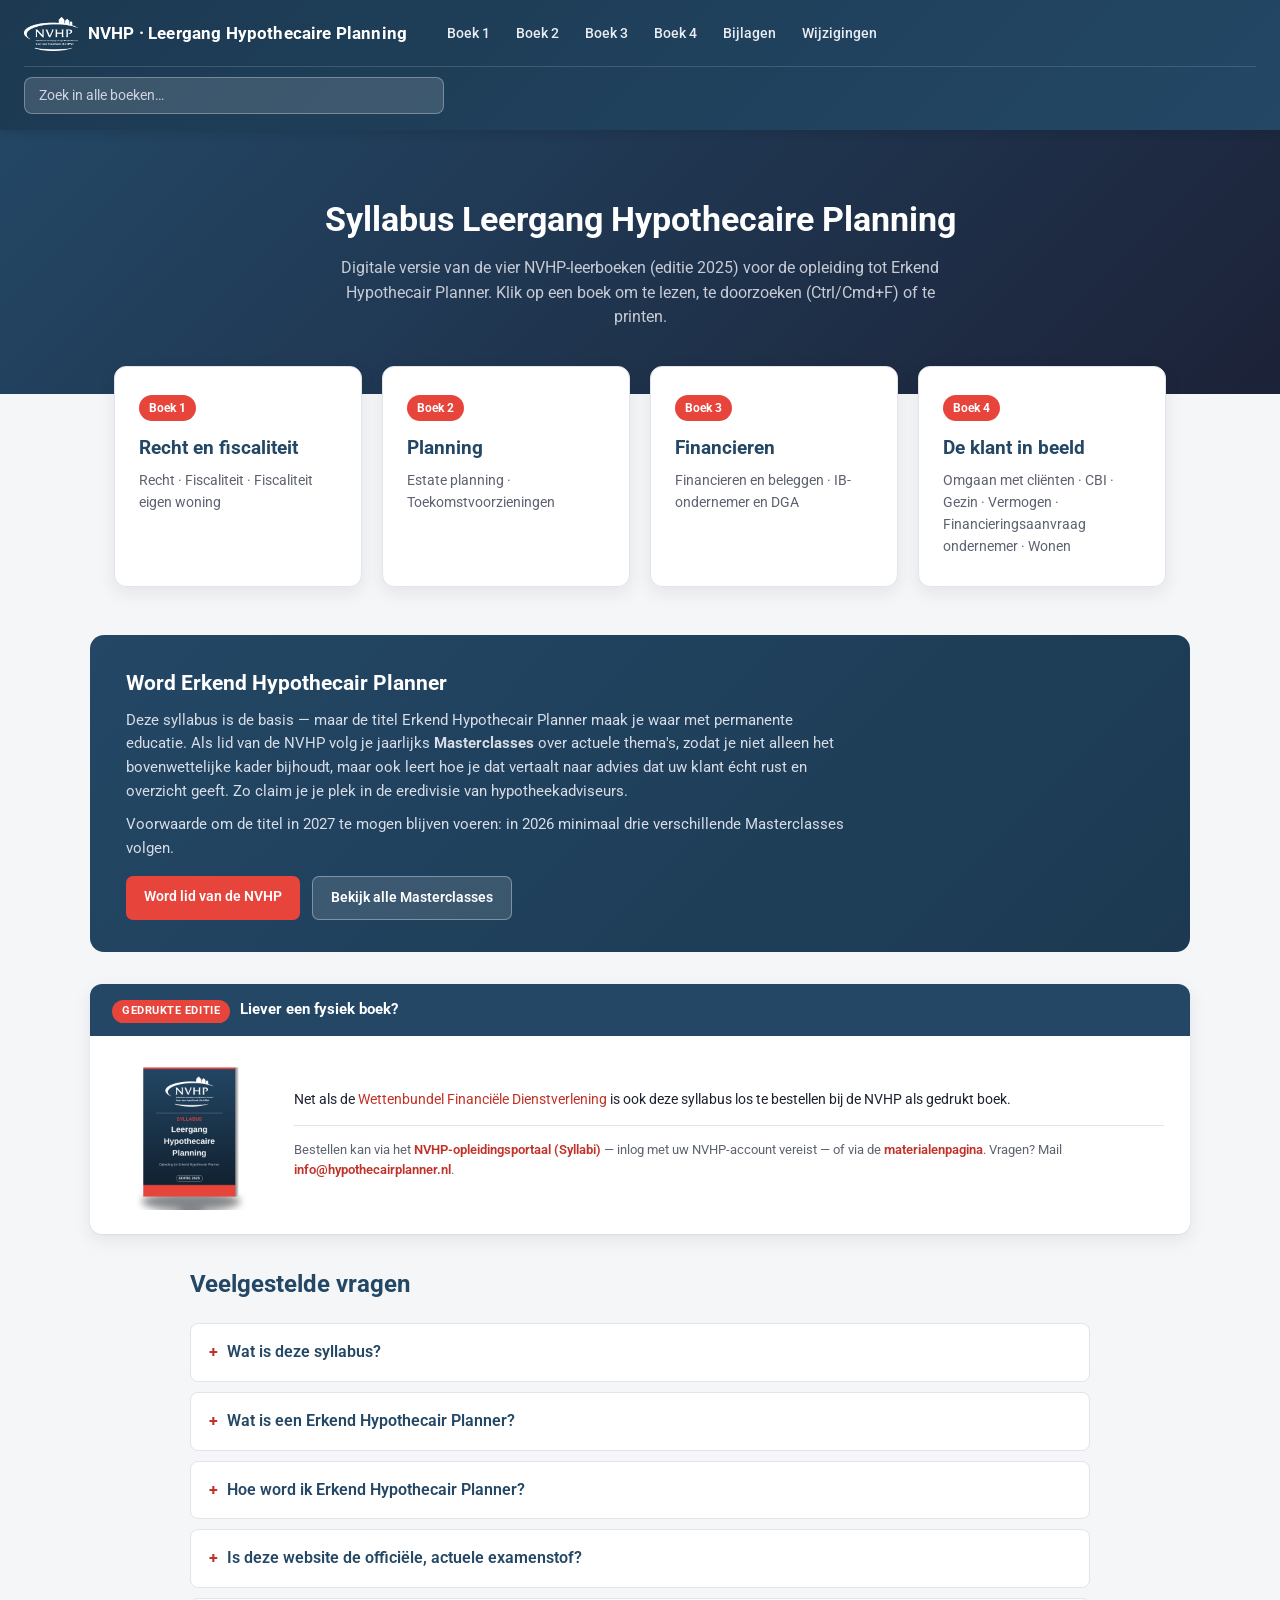
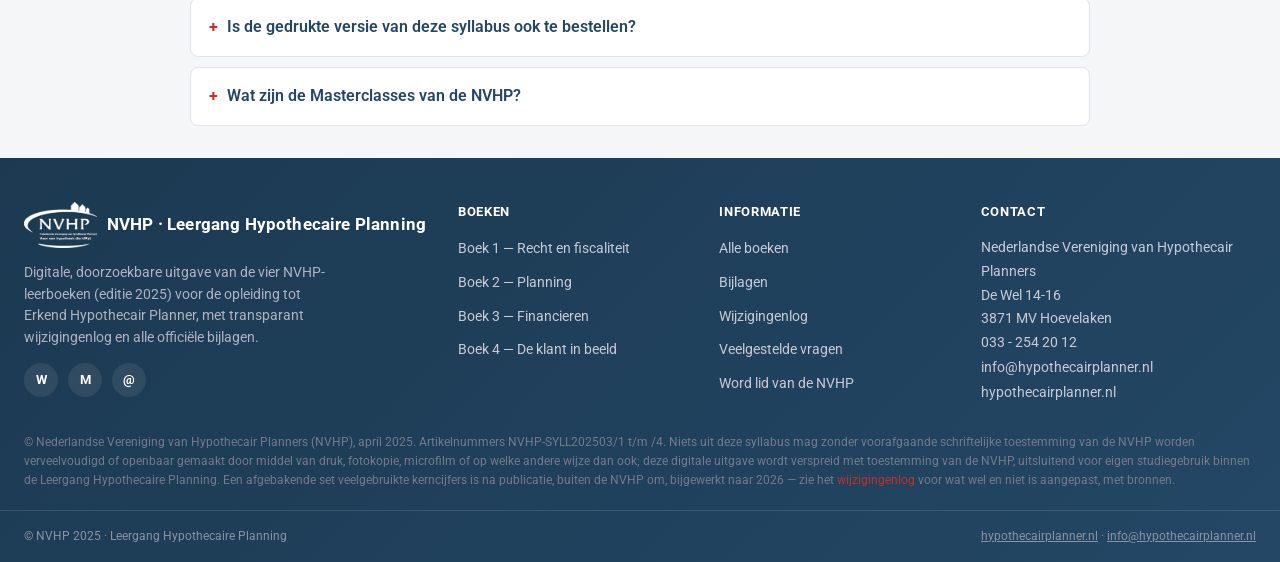
==== commit a757530a: "Fix: header/footer onleesbaar door foutieve display:initial op .no-print Root cause gevonden: .no-pr" ====
--- a/index.html
+++ b/index.html
@@ -3,6 +3,7 @@
 <head>
 <meta charset="utf-8">
 <meta name="viewport" content="width=device-width, initial-scale=1">
+<meta name="color-scheme" content="light">
 <title>Syllabus — Leergang Hypothecaire Planning (NVHP)</title>
 <meta name="description" content="Digitale syllabus van de Leergang Hypothecaire Planning, NVHP 2025 — vier boeken, doorzoekbaar en printklaar.">
 <link rel="stylesheet" href="style.css">
--- a/style.css
+++ b/style.css
@@ -2,6 +2,7 @@
 @import url('https://fonts.googleapis.com/css2?family=Roboto:wght@400;500;700;900&display=swap');
 
 :root {
+  color-scheme: light;
   --nvhp-navy: #234765;
   --nvhp-navy-light: #2e5878;
   --nvhp-navy-dark: #1c3951;
@@ -57,9 +58,14 @@
   font-weight: 700;
   font-size: 1.05rem;
   letter-spacing: .01em;
-  white-space: nowrap;
   order: 1;
-  flex: 0 0 auto;
+  flex: 1 1 auto;
+  min-width: 0;
+}
+.brand-text { white-space: normal; }
+@media (min-width: 560px) {
+  .brand { flex: 0 0 auto; }
+  .brand-text { white-space: nowrap; }
 }
 .brand:hover { text-decoration: none; opacity: .88; }
 .brand-logo { height: 34px; width: auto; display: block; }
@@ -70,21 +76,9 @@
   flex-wrap: wrap;
   align-items: center;
   gap: 2px;
-  order: 3;
-  flex: 1 1 100%;
-  padding-top: 10px;
-  margin-top: 4px;
-  border-top: 1px solid rgba(255,255,255,.14);
-}
-@media (min-width: 980px) {
-  .header-nav {
-    order: 2;
-    flex: 0 1 auto;
-    padding-top: 0;
-    margin-top: 0;
-    border-top: none;
-    margin-left: 8px;
-  }
+  order: 2;
+  flex: 1 1 auto;
+  margin-left: 8px;
 }
 .header-nav a {
   color: #e9edf3;
@@ -99,16 +93,17 @@
 
 .header-search {
   position: relative;
-  order: 2;
-  flex: 1 1 240px;
-  max-width: 360px;
-  margin-left: auto;
-}
-@media (min-width: 980px) {
-  .header-search { order: 3; flex: 0 1 300px; margin-left: 12px; }
+  order: 3;
+  flex: 1 1 100%;
+  max-width: none;
+  margin-left: 0;
+  padding-top: 10px;
+  margin-top: 2px;
+  border-top: 1px solid rgba(255,255,255,.14);
 }
 .header-search input[type="search"] {
   width: 100%;
+  max-width: 420px;
   background: rgba(255,255,255,.14);
   border: 1px solid rgba(255,255,255,.3);
   color: #fff;
@@ -128,7 +123,8 @@
   position: absolute;
   top: calc(100% + 6px);
   left: 0;
-  right: 0;
+  width: 100%;
+  max-width: 420px;
   background: var(--nvhp-paper);
   color: var(--nvhp-text);
   border: 1px solid var(--nvhp-border);
@@ -581,8 +577,6 @@
 }
 
 /* ---------- print ---------- */
-.no-print { display: initial; }
-
 @page {
   size: A4;
   margin: 22mm 18mm 20mm 18mm;
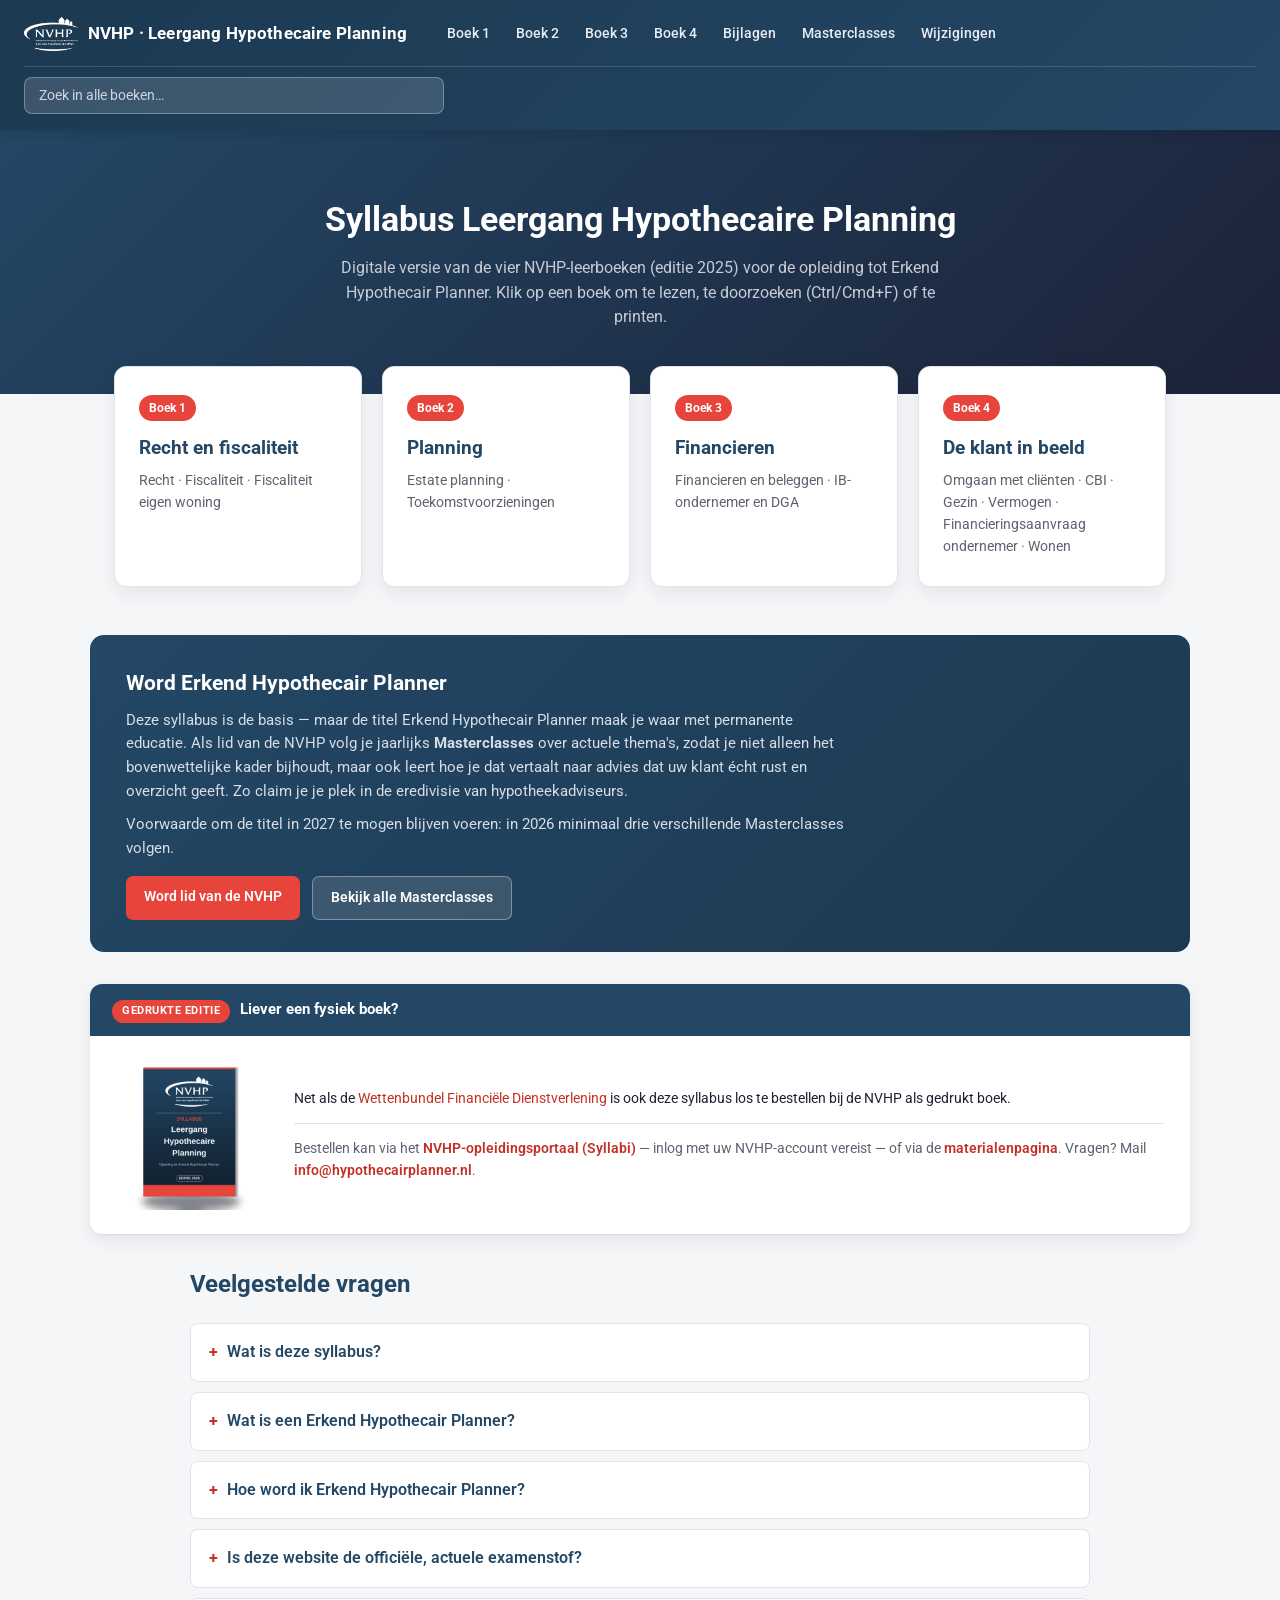
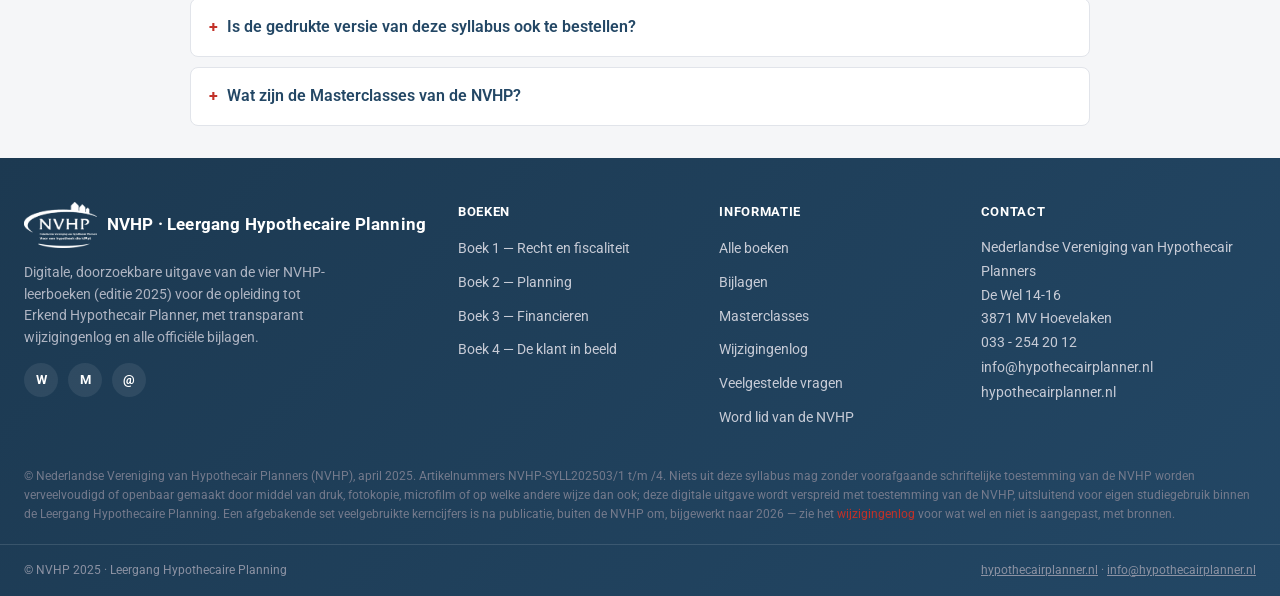
==== commit de60233b: "Masterclasses: nieuwe overzichtspagina, navigatie en zoekintegratie - Nieuwe pagina masterclasses.ht" ====
--- a/index.html
+++ b/index.html
@@ -40,6 +40,7 @@
       <a href="boek3.html">Boek 3</a>
       <a href="boek4.html">Boek 4</a>
       <a href="bijlagen.html">Bijlagen</a>
+      <a href="masterclasses.html">Masterclasses</a>
       <a href="wijzigingen.html">Wijzigingen</a>
     </nav>
     <div class="header-search">
@@ -151,6 +152,7 @@
       <ul>
         <li><a href="index.html">Alle boeken</a></li>
         <li><a href="bijlagen.html">Bijlagen</a></li>
+        <li><a href="masterclasses.html">Masterclasses</a></li>
         <li><a href="wijzigingen.html">Wijzigingenlog</a></li>
         <li><a href="index.html#faq">Veelgestelde vragen</a></li>
         <li><a href="https://www.hypothecairplanner.nl/adviseur/lidmaatschap/lid-worden" target="_blank" rel="noopener">Word lid van de NVHP</a></li>
--- a/style.css
+++ b/style.css
@@ -143,6 +143,9 @@
 .sr-item:last-child { border-bottom: none; }
 .sr-item:hover, .sr-item.is-active { background: var(--nvhp-bg); text-decoration: none; }
 .sr-book { font-size: .72rem; font-weight: 700; color: var(--nvhp-red-dark); text-transform: uppercase; letter-spacing: .04em; }
+.sr-item-mc { background: #fff8f0; }
+.sr-item-mc .sr-book { color: var(--nvhp-navy); }
+.sr-item-mc:hover, .sr-item-mc.is-active { background: #fdeee0; }
 .sr-title { color: var(--nvhp-navy); font-weight: 600; font-size: .92rem; margin: 2px 0 3px; }
 .sr-snippet { color: var(--nvhp-muted); font-size: .8rem; line-height: 1.4; }
 .sr-snippet mark { background: #fde3a1; color: inherit; border-radius: 2px; }
@@ -347,7 +350,7 @@
 }
 .mc-list a:hover { background: #fff; border-color: var(--nvhp-red); color: var(--nvhp-red-dark); text-decoration: none; }
 .mc-promo-foot {
-  font-size: .82rem;
+  font-size: .88rem;
   color: var(--nvhp-muted);
   margin: 0;
   padding-top: 14px;
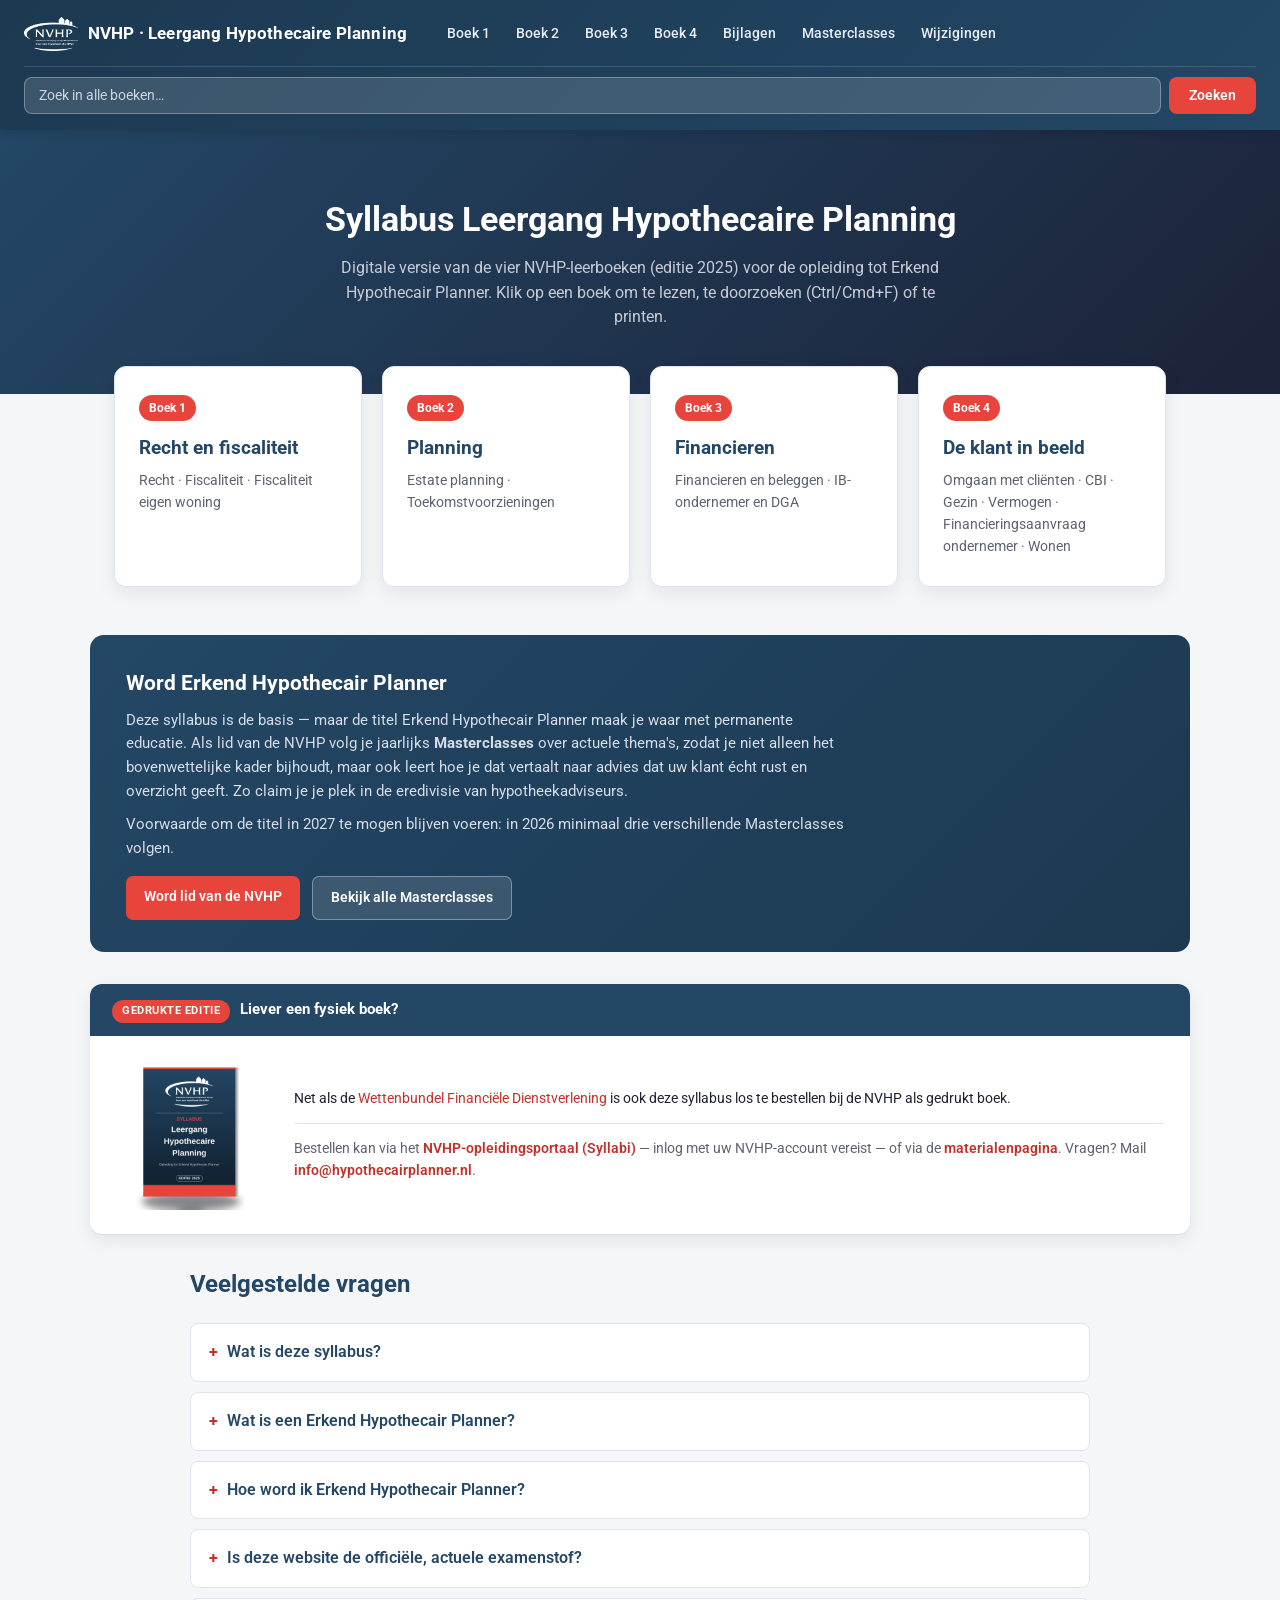
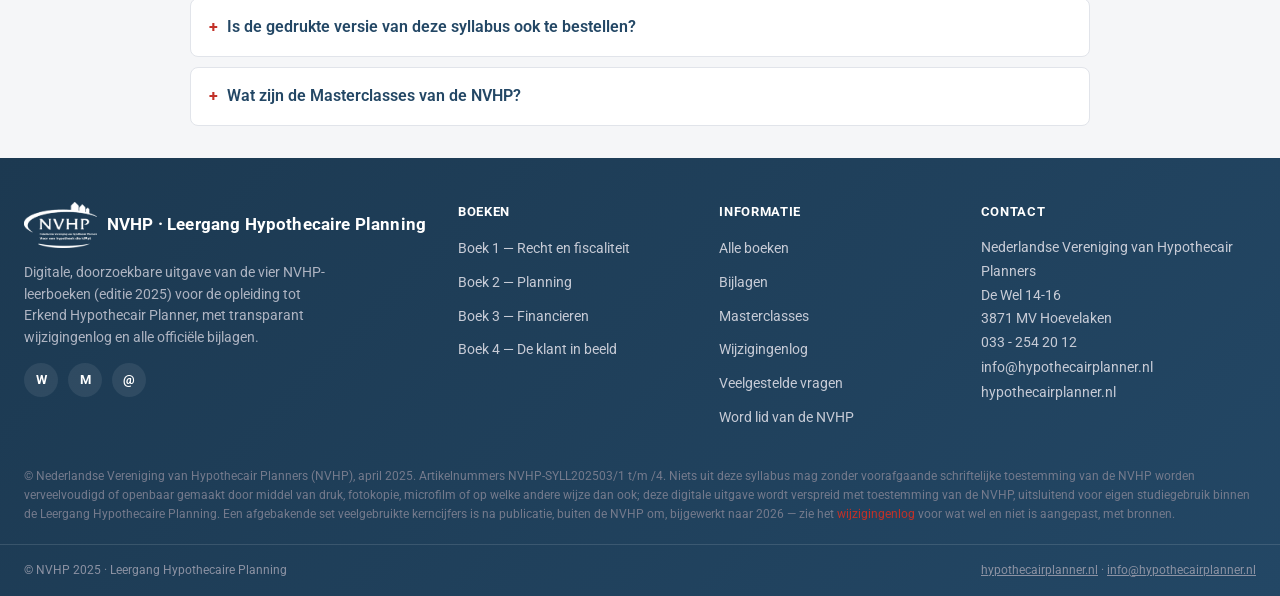
==== commit e6dee5ff: "Zoekbalk in header: volledige breedte + zichtbare "Zoeken"-knop - header-search-form (input + knop) " ====
--- a/index.html
+++ b/index.html
@@ -44,7 +44,10 @@
       <a href="wijzigingen.html">Wijzigingen</a>
     </nav>
     <div class="header-search">
-      <input type="search" id="site-search" placeholder="Zoek in alle boeken…" autocomplete="off" aria-label="Zoek in alle boeken">
+      <form class="header-search-form" id="site-search-form" role="search">
+        <input type="search" id="site-search" placeholder="Zoek in alle boeken…" autocomplete="off" aria-label="Zoek in alle boeken">
+        <button type="submit" class="header-search-btn">Zoeken</button>
+      </form>
       <div id="search-results" class="search-results" hidden></div>
     </div>
   </div>
--- a/style.css
+++ b/style.css
@@ -101,9 +101,15 @@
   margin-top: 2px;
   border-top: 1px solid rgba(255,255,255,.14);
 }
+.header-search-form {
+  display: flex;
+  width: 100%;
+  gap: 8px;
+}
 .header-search input[type="search"] {
   width: 100%;
-  max-width: 420px;
+  flex: 1 1 auto;
+  min-width: 0;
   background: rgba(255,255,255,.14);
   border: 1px solid rgba(255,255,255,.3);
   color: #fff;
@@ -119,12 +125,26 @@
   color: var(--nvhp-text);
   border-color: #fff;
 }
+.header-search-btn {
+  flex: 0 0 auto;
+  background: var(--nvhp-red);
+  color: #fff;
+  border: none;
+  border-radius: 8px;
+  padding: 9px 20px;
+  font-family: var(--nvhp-font);
+  font-size: .9rem;
+  font-weight: 600;
+  cursor: pointer;
+  white-space: nowrap;
+}
+.header-search-btn:hover { background: var(--nvhp-red-dark); }
+.header-search-btn:focus-visible { outline: 2px solid #fff; outline-offset: 2px; }
 .search-results {
   position: absolute;
   top: calc(100% + 6px);
   left: 0;
   width: 100%;
-  max-width: 420px;
   background: var(--nvhp-paper);
   color: var(--nvhp-text);
   border: 1px solid var(--nvhp-border);
@@ -334,21 +354,34 @@
   margin: 0 0 16px;
   padding: 0;
   display: flex;
-  flex-wrap: wrap;
-  gap: 8px;
-}
-.mc-list li { display: block; }
+  flex-direction: column;
+  gap: 10px;
+}
+.mc-list li {
+  border-left: 3px solid var(--nvhp-red);
+  padding: 2px 0 2px 14px;
+}
 .mc-list a {
   display: inline-block;
-  font-size: .82rem;
+  font-size: .88rem;
   font-weight: 600;
   color: var(--nvhp-navy);
-  background: var(--nvhp-bg);
-  border: 1px solid var(--nvhp-border);
-  border-radius: 20px;
-  padding: 7px 14px;
-}
-.mc-list a:hover { background: #fff; border-color: var(--nvhp-red); color: var(--nvhp-red-dark); text-decoration: none; }
+}
+.mc-list a:hover { color: var(--nvhp-red-dark); text-decoration: none; }
+.mc-list-desc {
+  display: block;
+  font-size: .81rem;
+  color: var(--nvhp-muted);
+  margin-top: 2px;
+  line-height: 1.45;
+}
+.mc-list-meta {
+  display: inline-block;
+  font-size: .72rem;
+  color: var(--nvhp-muted);
+  font-weight: 600;
+  margin-left: 8px;
+}
 .mc-promo-foot {
   font-size: .88rem;
   color: var(--nvhp-muted);
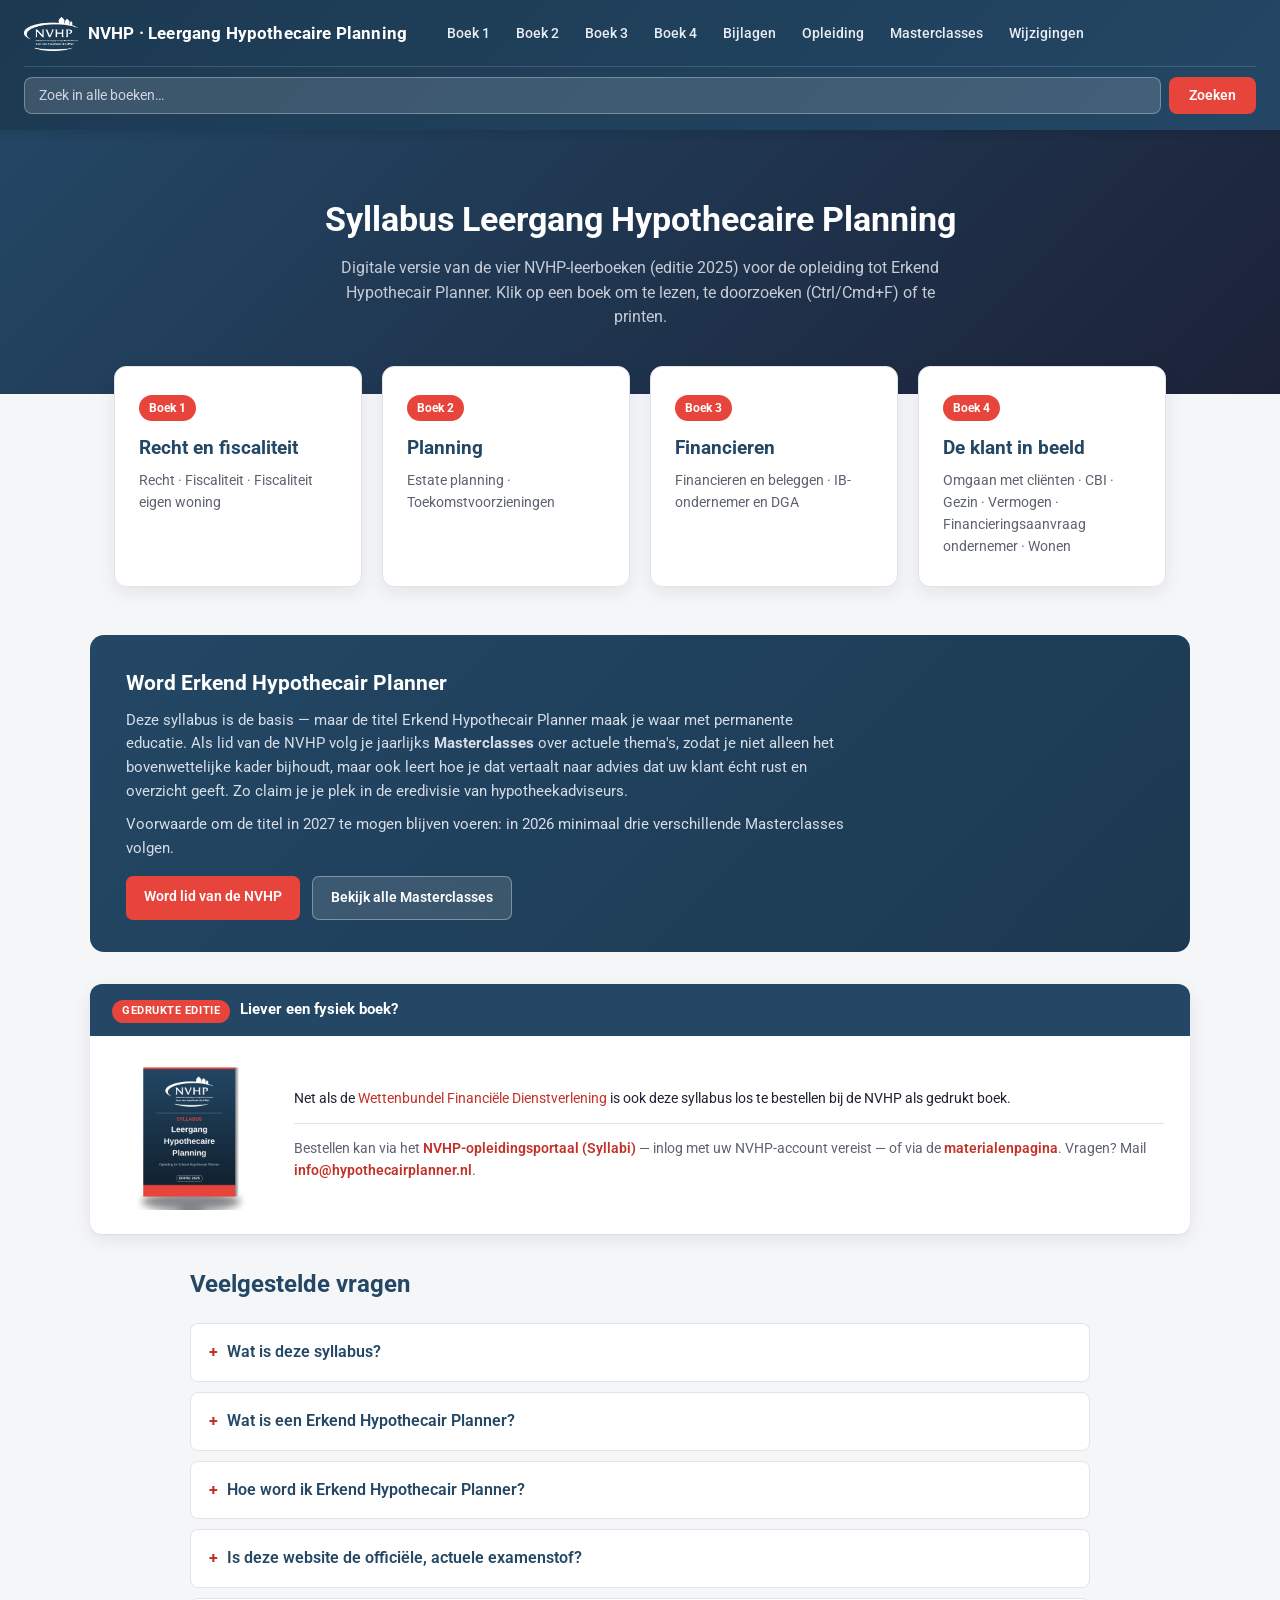
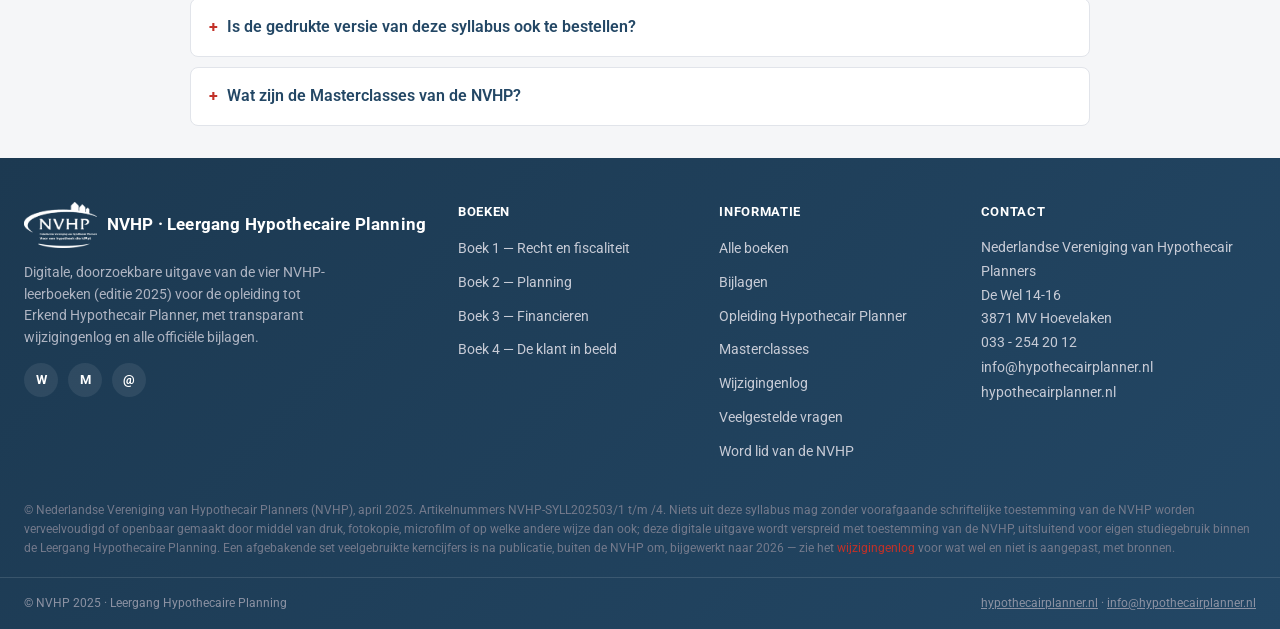
==== commit 8caa8138: "Nieuwe pagina: Opleiding Hypothecair Planner Legt uit wat de Leergang Hypothecaire Planning (opleidi" ====
--- a/index.html
+++ b/index.html
@@ -40,6 +40,7 @@
       <a href="boek3.html">Boek 3</a>
       <a href="boek4.html">Boek 4</a>
       <a href="bijlagen.html">Bijlagen</a>
+      <a href="opleiding.html">Opleiding</a>
       <a href="masterclasses.html">Masterclasses</a>
       <a href="wijzigingen.html">Wijzigingen</a>
     </nav>
@@ -155,6 +156,7 @@
       <ul>
         <li><a href="index.html">Alle boeken</a></li>
         <li><a href="bijlagen.html">Bijlagen</a></li>
+        <li><a href="opleiding.html">Opleiding Hypothecair Planner</a></li>
         <li><a href="masterclasses.html">Masterclasses</a></li>
         <li><a href="wijzigingen.html">Wijzigingenlog</a></li>
         <li><a href="index.html#faq">Veelgestelde vragen</a></li>
--- a/style.css
+++ b/style.css
@@ -163,6 +163,31 @@
 .sr-item:last-child { border-bottom: none; }
 .sr-item:hover, .sr-item.is-active { background: var(--nvhp-bg); text-decoration: none; }
 .sr-book { font-size: .72rem; font-weight: 700; color: var(--nvhp-red-dark); text-transform: uppercase; letter-spacing: .04em; }
+.mc-filter { max-width: 420px; margin: 0 0 24px; }
+.mc-filter input {
+  width: 100%; padding: 10px 14px; border-radius: 8px; border: 1px solid var(--nvhp-border);
+  font-family: var(--nvhp-font); font-size: .92rem; background: var(--nvhp-paper);
+}
+.mc-grid { display: grid; grid-template-columns: repeat(auto-fill, minmax(280px, 1fr)); gap: 18px; margin: 24px 0; }
+.mc-card {
+  background: var(--nvhp-paper); border: 1px solid var(--nvhp-border); border-radius: 10px;
+  padding: 18px 20px; display: flex; flex-direction: column; gap: 8px;
+  box-shadow: 0 1px 2px rgba(20,24,39,.05);
+}
+.mc-card-top { display: flex; align-items: center; justify-content: space-between; gap: 8px; }
+.mc-card-badge {
+  display: inline-block; font-size: .68rem; font-weight: 700; letter-spacing: .04em; text-transform: uppercase;
+  color: #fff; background: var(--nvhp-navy); padding: 3px 9px; border-radius: 20px;
+}
+.mc-card-badge.opleiding { background: var(--nvhp-red); }
+.mc-card-points { font-size: .76rem; color: var(--nvhp-muted); font-weight: 600; }
+.mc-card h3 { margin: 0; font-size: 1.02rem; color: var(--nvhp-navy); }
+.mc-card p { margin: 0; font-size: .87rem; color: var(--nvhp-text); line-height: 1.5; flex: 1; }
+.mc-card-foot { display: flex; align-items: center; justify-content: space-between; margin-top: 6px; font-size: .84rem; }
+.mc-card-price { color: var(--nvhp-muted); font-weight: 600; }
+.mc-card-link { font-weight: 600; }
+.mc-empty { color: var(--nvhp-muted); grid-column: 1 / -1; text-align: center; padding: 24px; }
+
 .sr-item-mc { background: #fff8f0; }
 .sr-item-mc .sr-book { color: var(--nvhp-navy); }
 .sr-item-mc:hover, .sr-item-mc.is-active { background: #fdeee0; }
@@ -353,34 +378,49 @@
   list-style: none;
   margin: 0 0 16px;
   padding: 0;
-  display: flex;
-  flex-direction: column;
-  gap: 10px;
+  display: grid;
+  grid-template-columns: repeat(auto-fit, minmax(240px, 1fr));
+  gap: 12px;
 }
 .mc-list li {
+  position: relative;
+  background: var(--nvhp-bg);
+  border: 1px solid var(--nvhp-border);
   border-left: 3px solid var(--nvhp-red);
-  padding: 2px 0 2px 14px;
-}
-.mc-list a {
+  border-radius: 0 8px 8px 0;
+  padding: 12px 14px;
+  transition: background .12s, border-color .12s;
+}
+.mc-list li:hover {
+  background: #fff;
+  border-color: var(--nvhp-red);
+}
+.mc-list a, .mc-list-title {
+  display: block;
+  font-size: .9rem;
+  font-weight: 700;
+  color: var(--nvhp-navy);
+  margin-bottom: 4px;
+}
+.mc-list-title { cursor: default; }
+.mc-list a:hover { color: var(--nvhp-red-dark); text-decoration: none; }
+.mc-list-meta {
   display: inline-block;
-  font-size: .88rem;
-  font-weight: 600;
+  font-size: .7rem;
   color: var(--nvhp-navy);
-}
-.mc-list a:hover { color: var(--nvhp-red-dark); text-decoration: none; }
+  background: var(--nvhp-paper);
+  border: 1px solid var(--nvhp-border);
+  font-weight: 700;
+  letter-spacing: .02em;
+  padding: 2px 8px;
+  border-radius: 20px;
+  margin-bottom: 6px;
+}
 .mc-list-desc {
   display: block;
   font-size: .81rem;
   color: var(--nvhp-muted);
-  margin-top: 2px;
-  line-height: 1.45;
-}
-.mc-list-meta {
-  display: inline-block;
-  font-size: .72rem;
-  color: var(--nvhp-muted);
-  font-weight: 600;
-  margin-left: 8px;
+  line-height: 1.5;
 }
 .mc-promo-foot {
   font-size: .88rem;
@@ -610,6 +650,29 @@
   font-size: .74rem;
   line-height: 1.6;
   color: #747a8c;
+}
+
+/* ---------- mobiel: smallere marges, bredere leeskolom ---------- */
+@media (max-width: 680px) {
+  .header-inner { padding: 14px 16px; }
+  .layout { padding: 12px; gap: 16px; }
+  .book-intro { padding: 16px 16px 0; }
+  .content { padding: 22px 18px; }
+  .content p { text-align: left; }
+  .sidebar { padding: 16px; }
+  .hero { padding: 40px 16px; }
+  .books-grid { padding: 0 16px; gap: 14px; }
+  .book-card { padding: 20px 18px; }
+  .ehp-promo { padding: 24px 20px; }
+  .mc-promo-body { padding: 18px 16px; }
+  .mc-promo-body.has-cover { padding: 20px 16px; }
+  .mc-promo-header { padding: 12px 16px; }
+  .faq-section details { padding: 2px 14px; }
+  .mc-grid { gap: 14px; }
+  .mc-card { padding: 16px 16px; }
+  .footer-main { padding: 32px 16px 20px; }
+  .footer-legal, .footer-bottom-inner { padding-left: 16px; padding-right: 16px; }
+  .index-copyright { padding: 0 16px; }
 }
 
 /* ---------- print ---------- */
